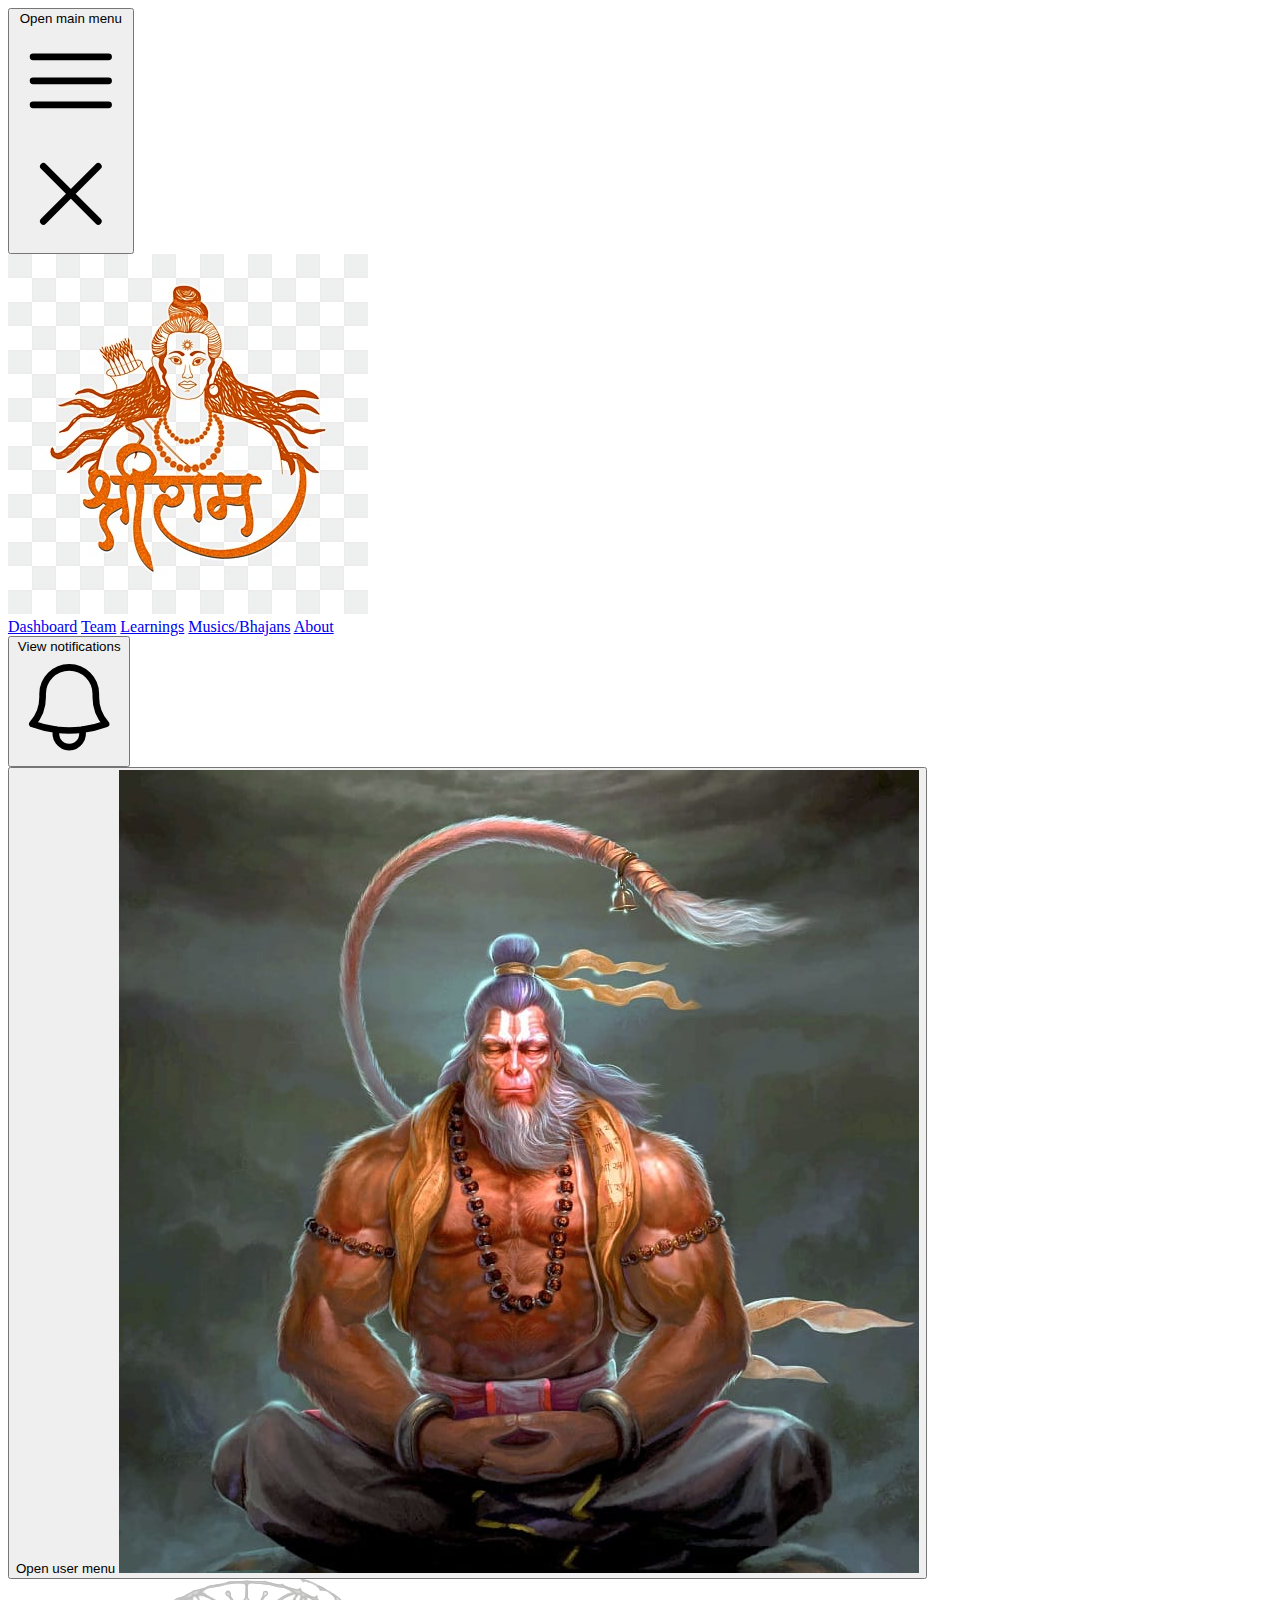
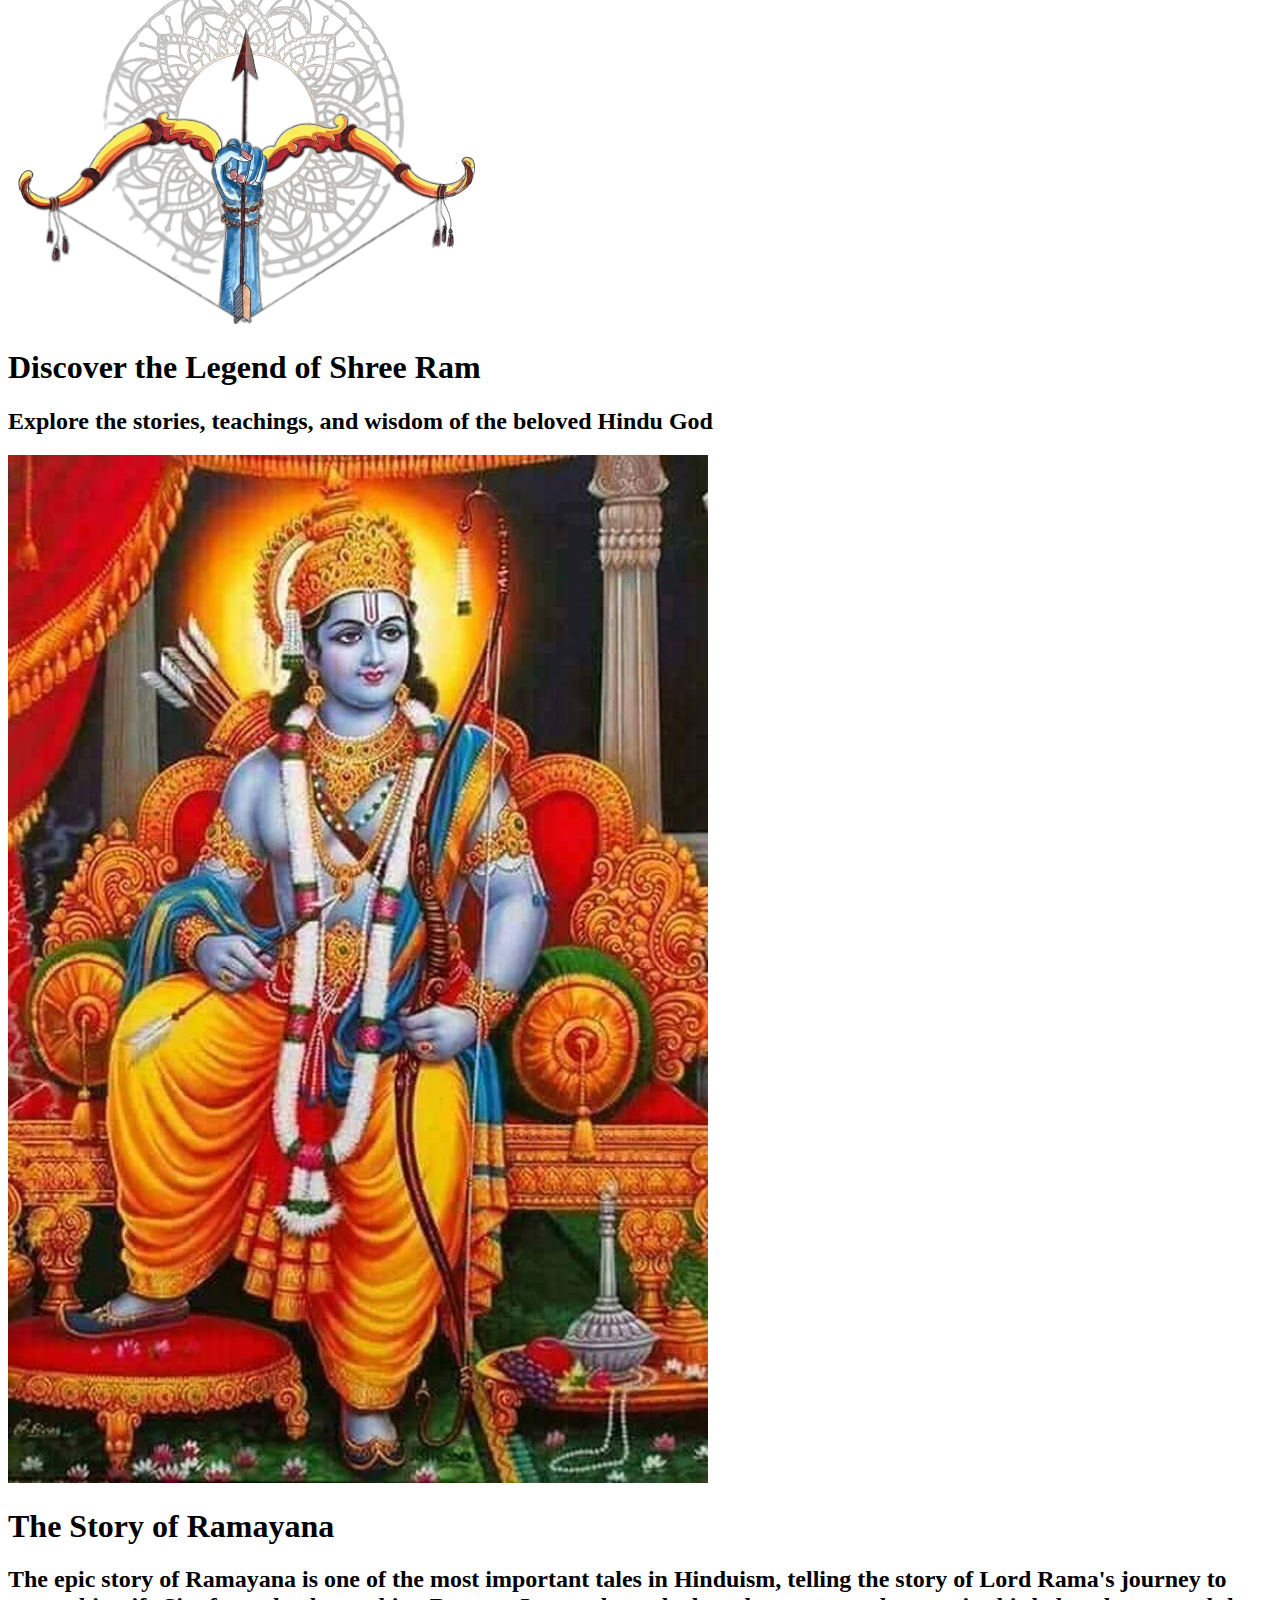
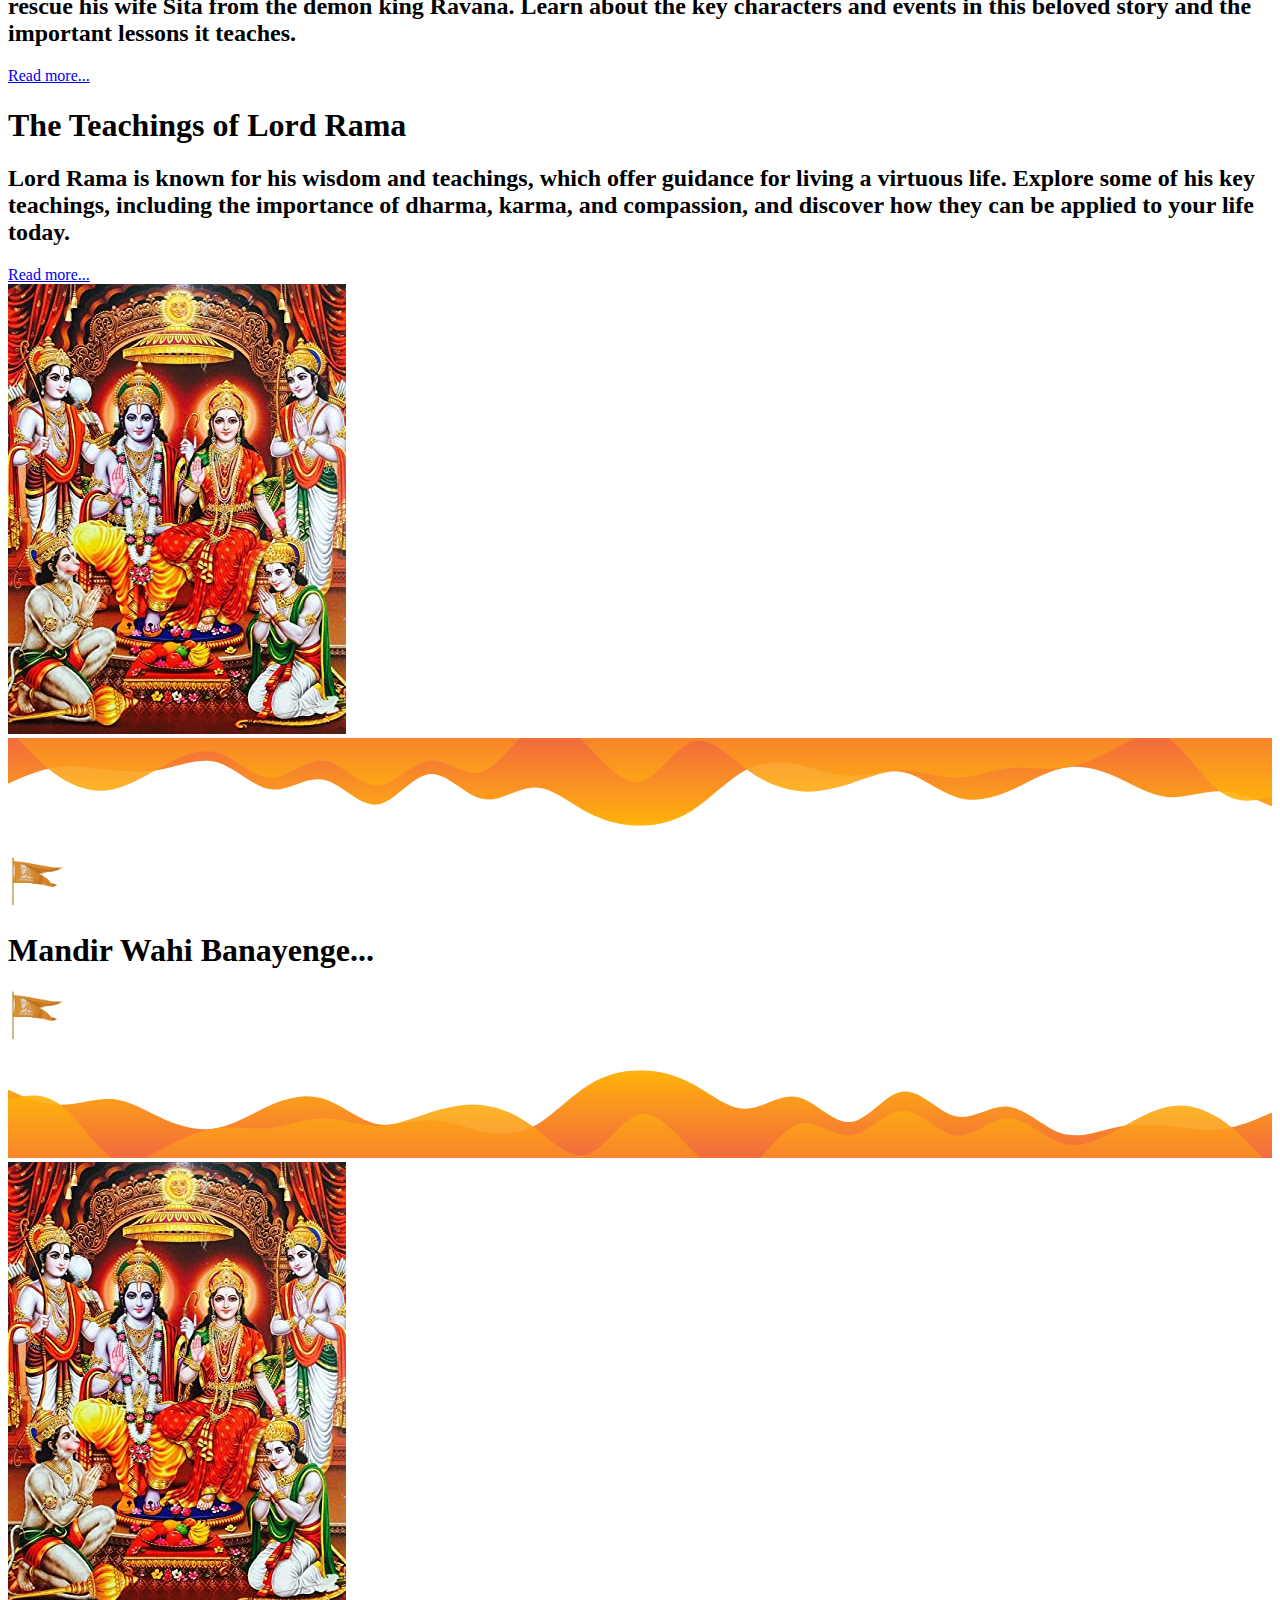
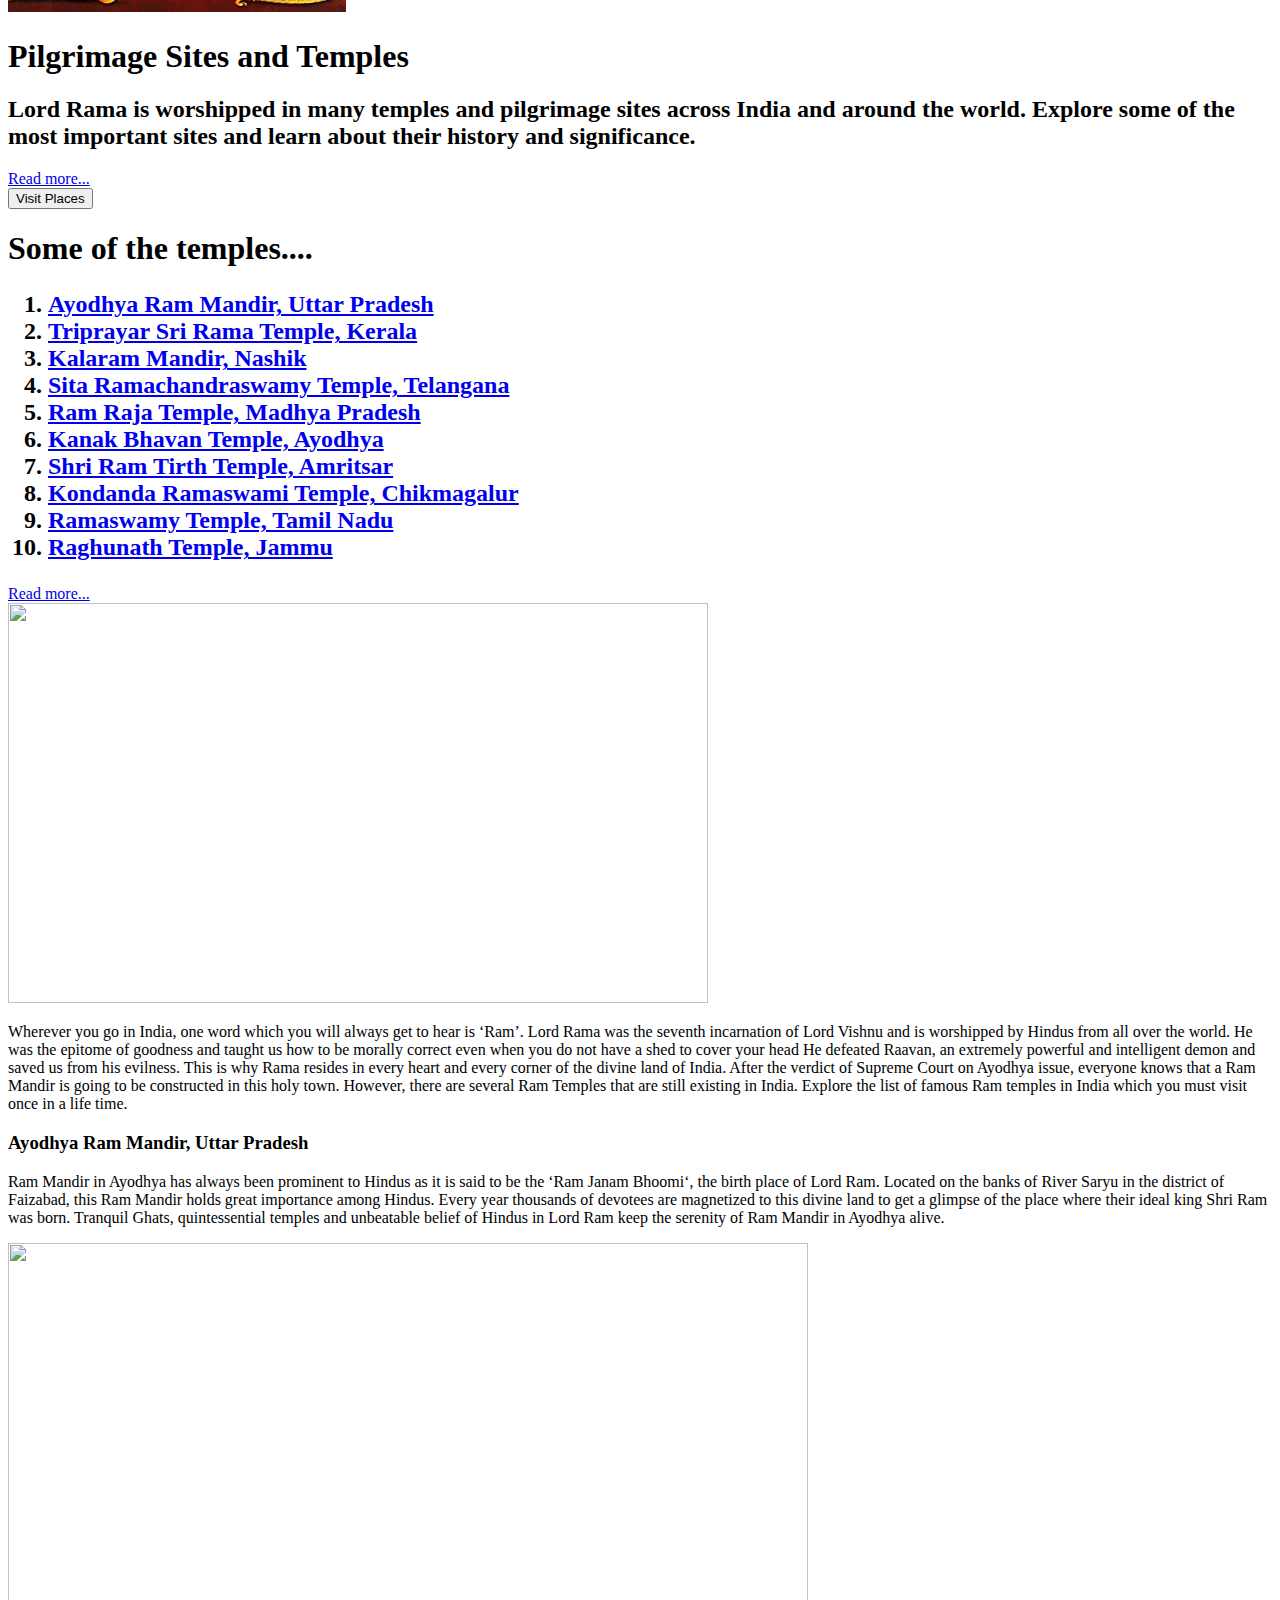
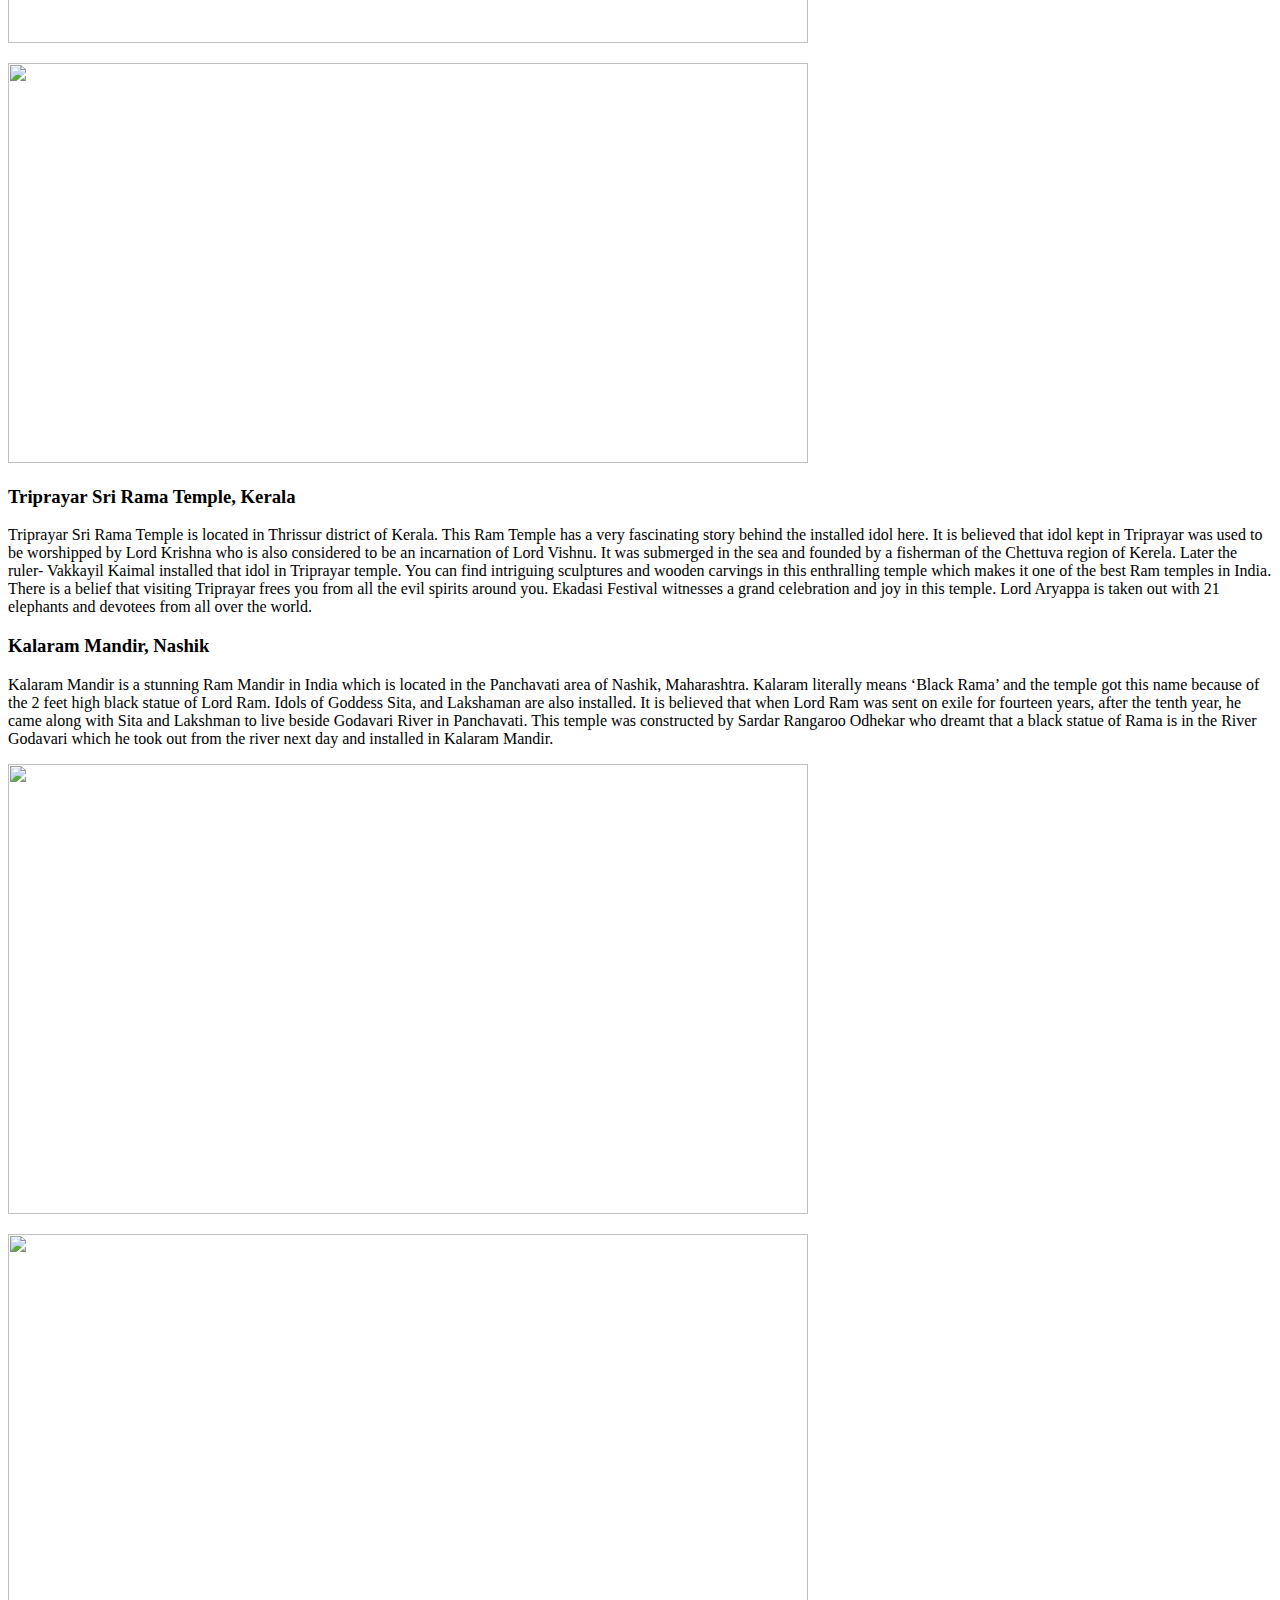
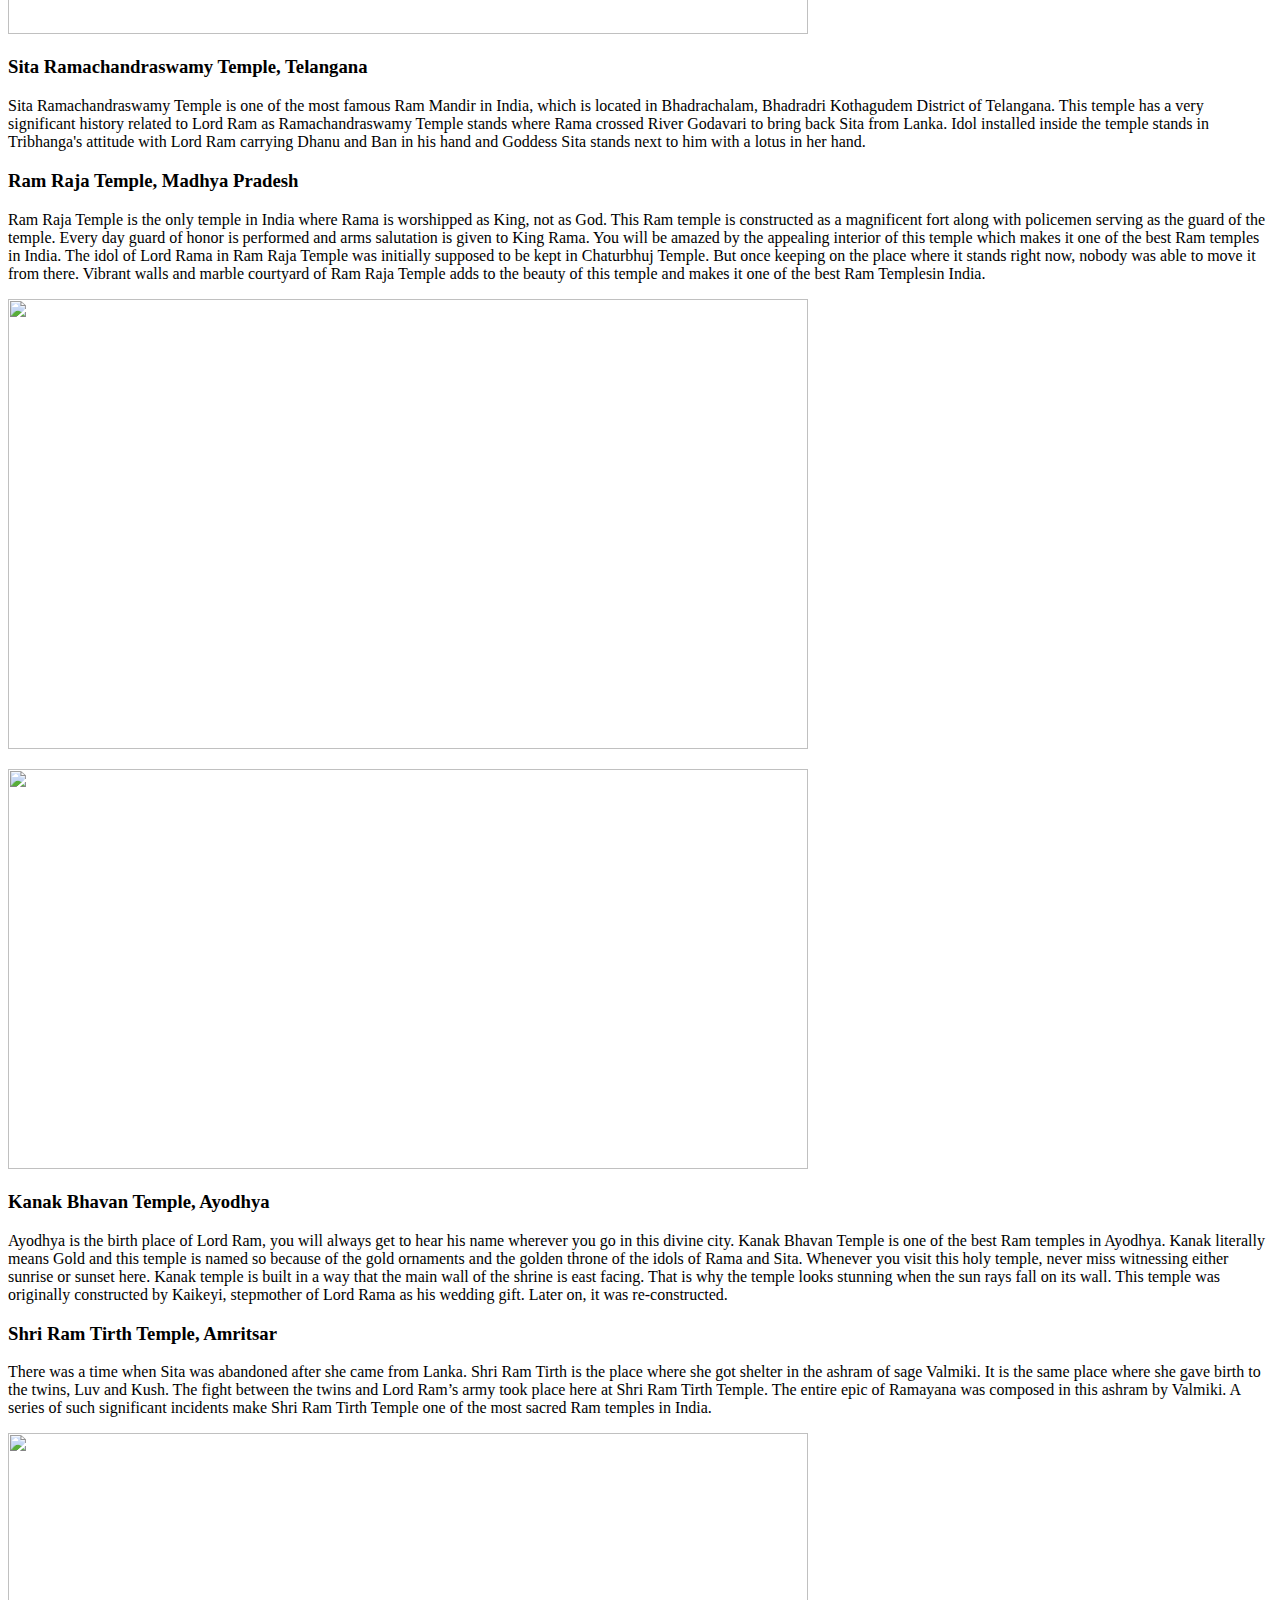
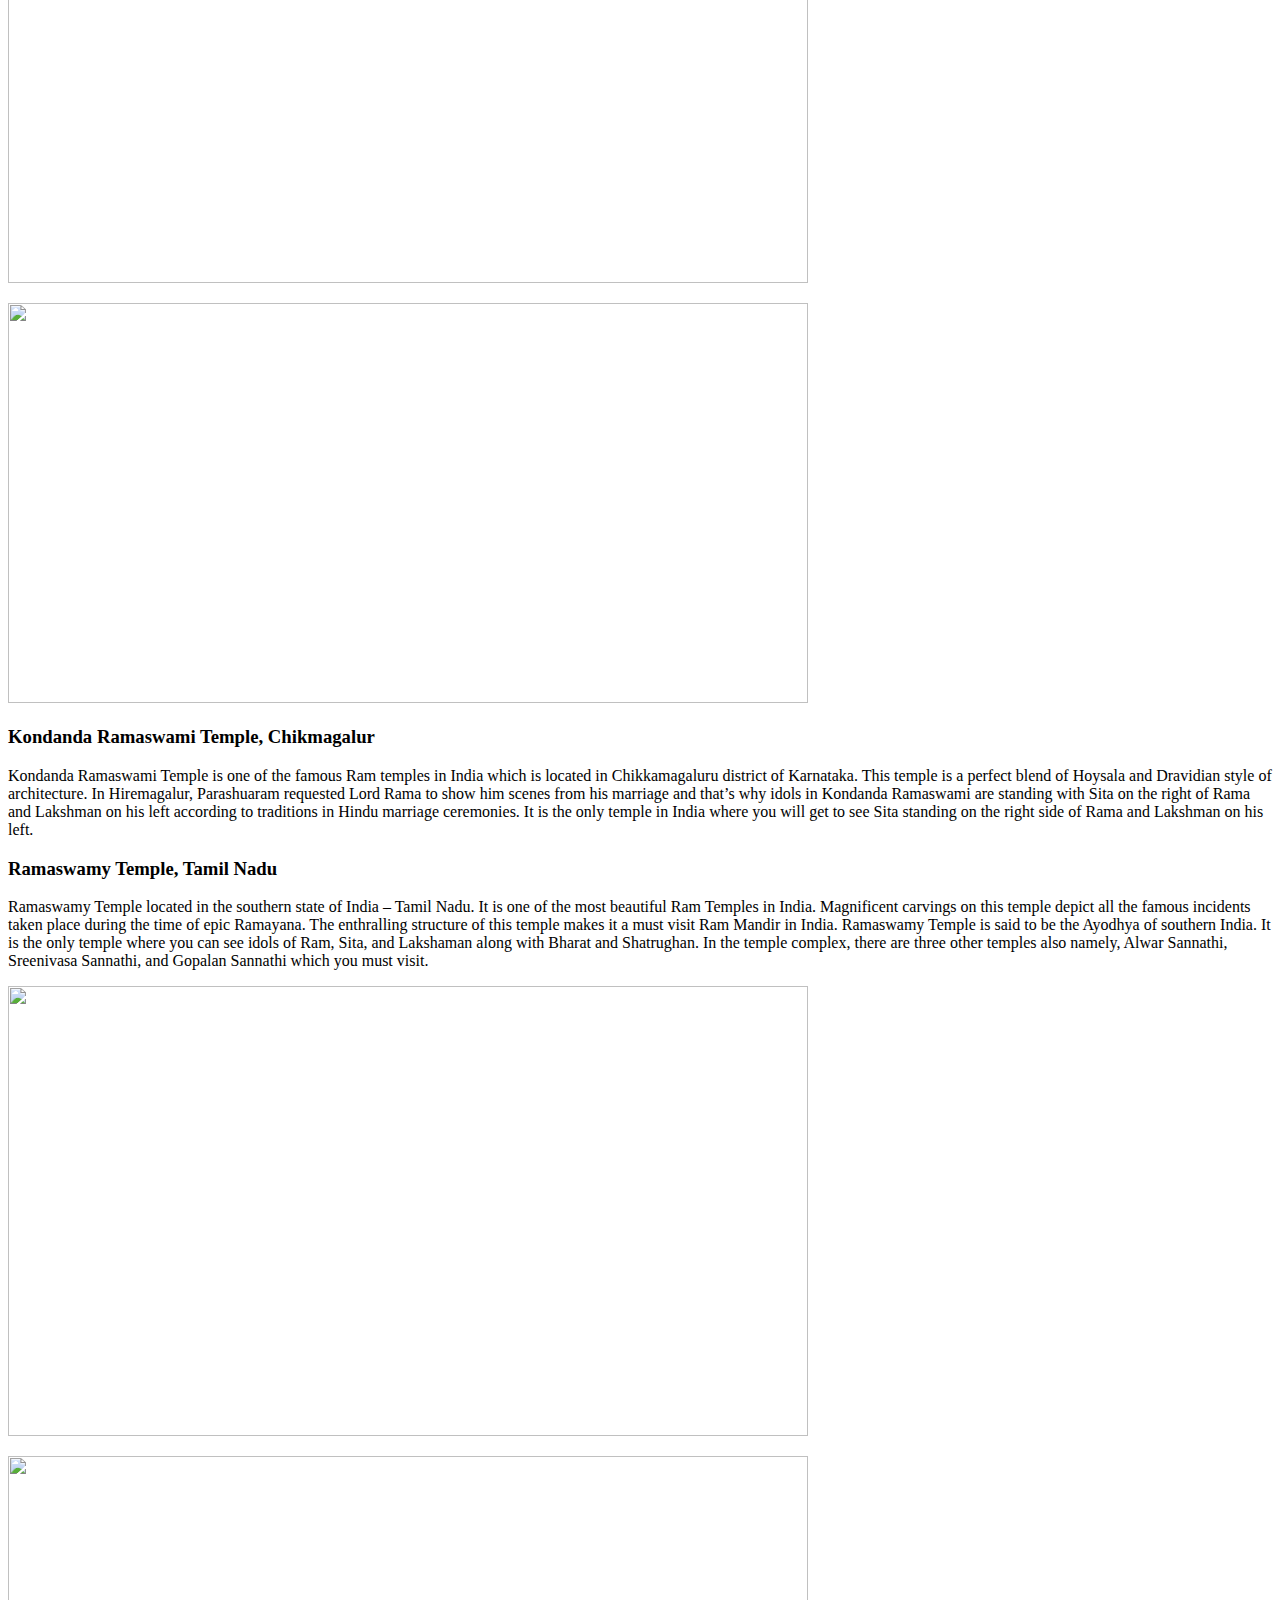
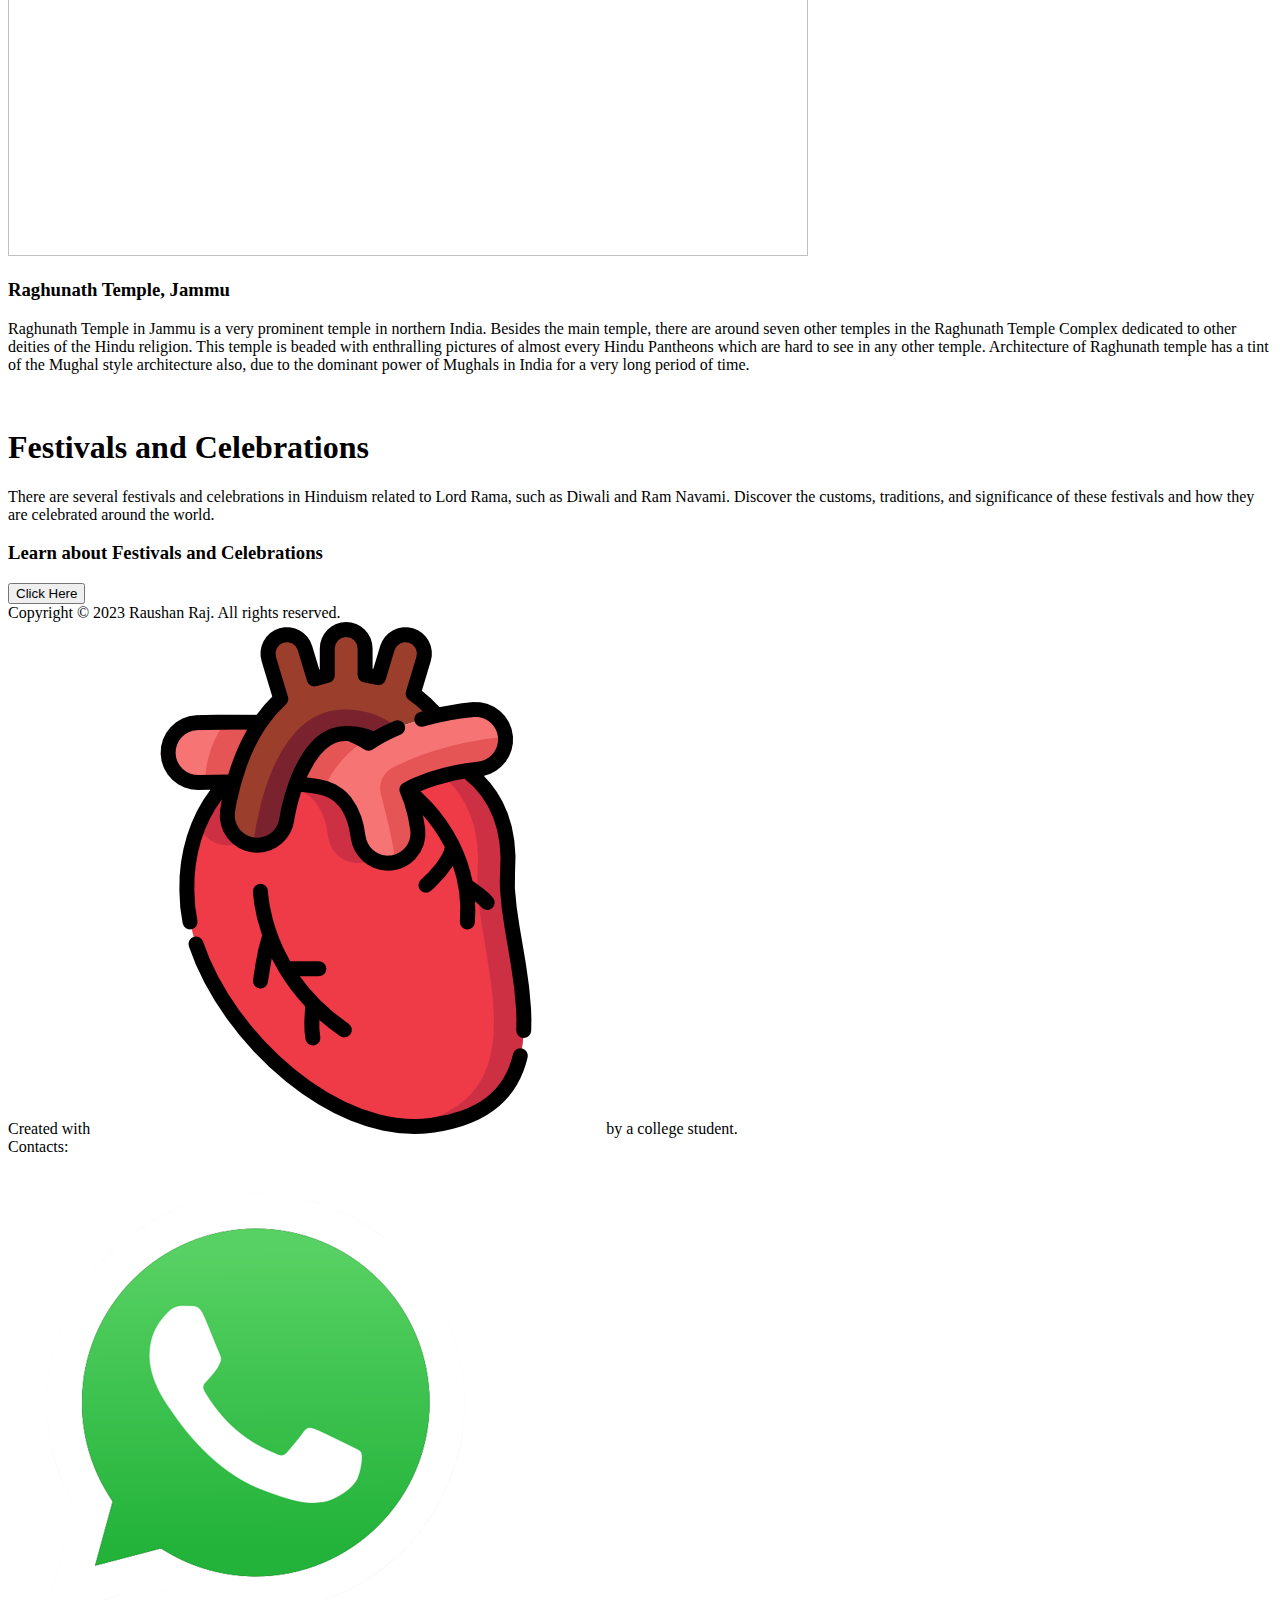
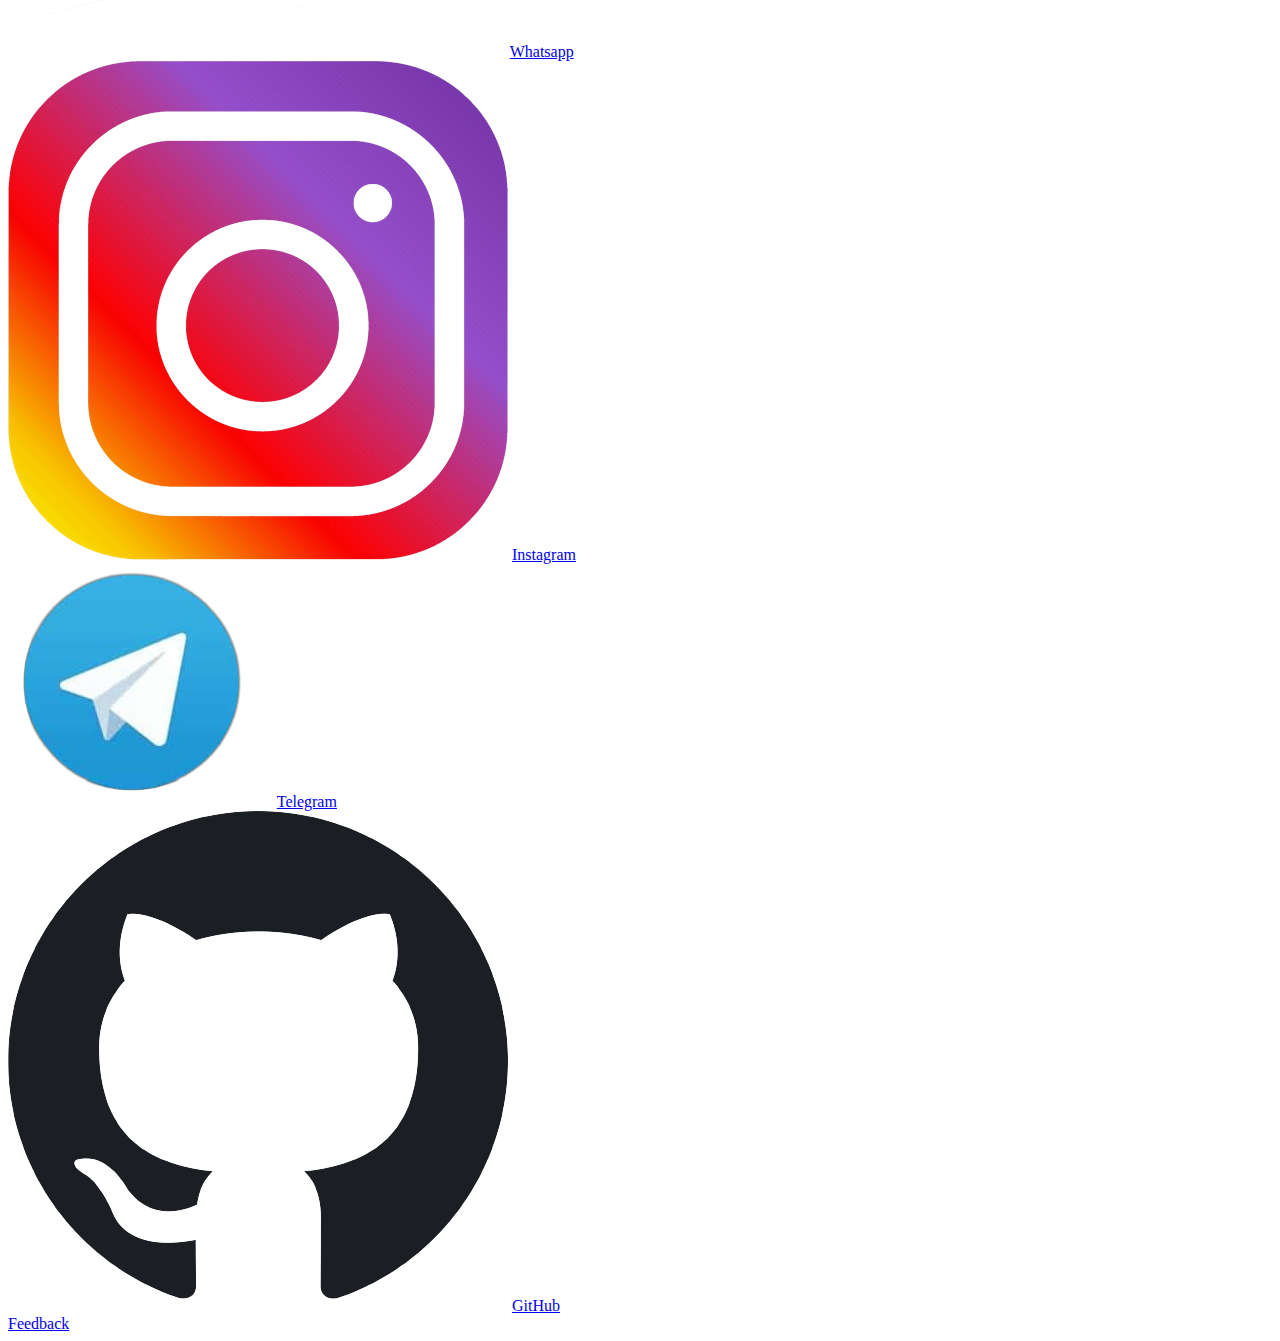
==== index.html @ 2150d15b "change_first" ====
<!doctype html>
<html>

<head>
  <meta charset="UTF-8">
  <meta name="viewport" content="width=device-width, initial-scale=1.0">
  <link href="/input.css" rel="stylesheet">
  <title>Jai Shree Ram</title>
</head>

<body>

  <!-- <div class="relative z-10 flex" id="modals" aria-labelledby="modal-title" role="dialog" aria-modal="true">
    <div class="fixed inset-0 bg-gray-500 bg-opacity-75 transition-opacity"></div>

    <div class="fixed inset-0 z-10 overflow-y-auto">
      <div class="flex min-h-full items-end justify-center p-4 text-center sm:items-center sm:p-0">
        <div
          class="relative transform overflow-hidden rounded-lg bg-white text-left shadow-xl transition-all sm:my-8 sm:w-full sm:max-w-lg">
          <div class="bg-white px-4 pb-4 pt-5 sm:p-6 sm:pb-4">
            <div class="sm:flex sm:items-start">
              <div
                class="mx-auto flex h-8 w-10 flex-shrink-0 items-center justify-center rounded-full bg-red-100 sm:mx-0 sm:h-10 sm:w-10">
                <img src="/img/ram_logo.png" alt="">
              </div>
              <div class="mt-3 text-center sm:ml-4 sm:mt-0 sm:text-left">
                <h3 class="text-base font-semibold leading-6 text-gray-900" id="modal-title"></h3>
                <div class="mt-2">
                  <p class="text-2xl mx-5 text-red-800">राम् राम् जय राजा राम् । <br>
                    राम् राम् जय सीता राम् ।</p>
                </div>
              </div>
            </div>
          </div>
          <div class="bg-gray-50 px-4 mx-36 py-3">
            <button type="button" id="deactivate"
              class="w-full rounded-md bg-red-600 px-3 py-2 text-sm font-semibold text-white shadow-sm hover:bg-red-500 sm:ml-3 sm:w-auto">Jai
              Shree Ram</button>
          </div>
        </div>
      </div>
    </div>
  </div>

  <script>
    window.addEventListener
      ('DOMContentLoaded', () => {
        const deac = document.querySelector
          ('#deactivate')
        const mod = document.querySelector
          ('#modals')


        deac.addEventListener('click', () => {

          mod.classList.remove('flex')
          mod.classList.add('hidden')

        })
      })

  </script> -->




  <nav class="bg-gradient-to-r from-red-500 via-orange-500 to-yellow-500">
    <div class="mx-auto max-w-7xl px-2 sm:px-6 lg:px-8">
      <div class="relative flex h-16 items-center justify-between">
        <div class="absolute inset-y-0 left-0 flex items-center sm:hidden">
          <!-- Mobile menu button-->
          <button type="button"
            class="inline-flex items-center justify-center rounded-md p-2 text-gray-400 hover:bg-gray-700 hover:text-white focus:outline-none focus:ring-2 focus:ring-inset focus:ring-white"
            aria-controls="mobile-menu" aria-expanded="false">
            <span class="sr-only">Open main menu</span>
            <!--
              Icon when menu is closed.
  
              Menu open: "hidden", Menu closed: "block"
            -->
            <svg class="block h-6 w-6" fill="none" viewBox="0 0 24 24" stroke-width="1.5" stroke="currentColor"
              aria-hidden="true">
              <path stroke-linecap="round" stroke-linejoin="round" d="M3.75 6.75h16.5M3.75 12h16.5m-16.5 5.25h16.5" />
            </svg>
            <!--
              Icon when menu is open.
  
              Menu open: "block", Menu closed: "hidden"
            -->
            <svg class="hidden h-6 w-6" fill="none" viewBox="0 0 24 24" stroke-width="1.5" stroke="currentColor"
              aria-hidden="true">
              <path stroke-linecap="round" stroke-linejoin="round" d="M6 18L18 6M6 6l12 12" />
            </svg>
          </button>
        </div>
        <div class="flex flex-1 items-center justify-center sm:items-stretch sm:justify-start">
          <div class="flex items-center text-slate-100">
            <img class="h-12 w-auto" src="img/Shree_Ram_logo.png" alt="Your Company">
            <div class="mx-2"></div>
          </div>
          <div class="hidden sm:ml-6 sm:block">
            <div class="flex space-x-4">
              <!-- Current: "bg-gray-900 text-white", Default: "text-gray-300 hover:bg-gray-700 hover:text-white" -->
              <a href="#" class="bg-yellow-500 text-orange-900 rounded-md px-3 py-2 text-sm font-medium"
                aria-current="page">Dashboard</a>

              <a href="/team.html"
                class="text-gray-300 hover:bg-yellow-200 hover:text-red-500 rounded-md px-3 py-2 text-sm font-medium">Team</a>

              <a href="/learn.html"
                class="text-gray-300 hover:bg-yellow-200 hover:text-red-500 rounded-md px-3 py-2 text-sm font-medium">Learnings</a>
              <a href="/music.html"
                class="text-gray-300 hover:bg-yellow-200 hover:text-red-500 rounded-md px-3 py-2 text-sm font-medium">Musics/Bhajans</a>

              <a href="/about.html"
                class="text-gray-300 hover:bg-yellow-200 hover:text-red-500 rounded-md px-3 py-2 text-sm font-medium">About</a>
            </div>
          </div>
        </div>
        <div class="absolute inset-y-0 right-0 flex items-center pr-2 sm:static sm:inset-auto sm:ml-6 sm:pr-0">
          <button type="button"
            class="rounded-full bg-gray-800 p-1 text-gray-400 hover:text-white focus:outline-none focus:ring-2 focus:ring-white focus:ring-offset-2 focus:ring-offset-gray-800">
            <span class="sr-only">View notifications</span>
            <svg class="h-6 w-6" fill="none" viewBox="0 0 24 24" stroke-width="1.5" stroke="currentColor"
              aria-hidden="true">
              <path stroke-linecap="round" stroke-linejoin="round"
                d="M14.857 17.082a23.848 23.848 0 005.454-1.31A8.967 8.967 0 0118 9.75v-.7V9A6 6 0 006 9v.75a8.967 8.967 0 01-2.312 6.022c1.733.64 3.56 1.085 5.455 1.31m5.714 0a24.255 24.255 0 01-5.714 0m5.714 0a3 3 0 11-5.714 0" />
            </svg>
          </button>

          <!-- Profile dropdown -->
          <div class="relative ml-3">
            <div>
              <button type="button" onclick="document.location='/chalisa.html'"
                class="flex rounded-full mx-3 scale-150 text-sm active:scale-100" id="user-menu-button"
                aria-expanded="false" aria-haspopup="true">
                <span class="sr-only">Open user menu</span>
                <img class="h-8 w-8 rounded-full" src="/img/Hanuman.jpg" alt="">
              </button>
            </div>
          </div>
        </div>
      </div>
    </div>

    <!-- Mobile menu, show/hide based on menu state. -->
  </nav>
  <div class="bg-cover bg-no-repeat bg-center bg-fixed cursor-default justify-between"
    style="background-image: url(https://i.pinimg.com/originals/4e/a0/f5/4ea0f5fb40f6759c1a4a7486ce69711e.jpg)">
    <div class="grid grid-cols-3">
      <div class="col-start-2 w-36 my-2 sm:my-5 lg:my-5 sm:w-full lg:w-full">
        <img src="/img/bow.png" class="block w-full" alt="Wild Landscape" />
      </div>
    </div>
    <div>
      <h1 class="underline font-serif text-xl sm:text-2xl lg:text-3xl mb-1 ml-4 sm:mb-2 sm:ml-10">Discover the Legend of
        Shree Ram</h1>
    </div>
    <div class="justify-center">
      <div>
        <h2 class="font-serif text-sm sm:text-xl text-red-900 ml-5 sm:ml-10 sm:mt-5">Explore the stories, teachings, and
          wisdom of the beloved
          Hindu
          God</h2>
      </div>


      <div>
        <div class="pt-6">
          <!-- Image gallery -->
          <div class="mx-auto mt-6 max-w-2xl sm:px-6 lg:grid lg:max-w-7xl lg:grid-cols-3 lg:gap-x-8 lg:px-8">
            <div class="aspect-h-4 aspect-w-3 mx-5 overflow-hidden rounded-lg lg:block">
              <img src="img/img2.jpg" class="h-full w-full object-cover object-center">
            </div>
            <div class="grid grid-cols-1 gap-y-8">
              <div class="aspect-h-2 aspect-w-3 overflow-auto rounded-lg bg-red-300">
                <h1 class="text-2xl underline ml-2 mt-2 cursor-default hover:text-red-900">The Story of Ramayana</h1>
                <h2 class="text-lg ml-1 mt-1 text-center">The epic story of Ramayana is one of the most important tales
                  in Hinduism, telling the story of Lord Rama's journey to rescue his wife Sita from the demon king
                  Ravana. Learn about the key characters and events in this beloved story and the important lessons it
                  teaches.</h2><a class="text-red-900 ml-32 hover:underline " href="#">Read more...</a>
              </div>
              <div class="aspect-h-2 aspect-w-3 overflow-auto rounded-lg bg-red-400">
                <h1 class="text-2xl underline ml-2 mt-2 hover:text-red-900"> The Teachings of Lord Rama</h1>
                <h2 class="text-lg ml-1 mt-1 text-center">Lord Rama is known for his wisdom and teachings, which offer
                  guidance for living a virtuous life. Explore some of his key teachings, including the importance of
                  dharma, karma, and compassion, and discover how they can be applied to your life today.</h2>
                <a class="text-red-900 ml-32 hover:underline " href="#">Read more...</a>
              </div>
            </div>
            <div class="aspect-h-5 aspect-w-4 lg:aspect-h-4 lg:aspect-w-3 sm:overflow-hidden sm:rounded-lg">
              <img src="/img/img3.jpg" class="h-full w-full object-cover object-center">
            </div>
          </div>

        </div>
      </div>
    </div>
    <svg id="wave" style="transform:rotate(180deg); transition: 0.3s" viewBox="0 0 1440 130" version="1.1"
      xmlns="http://www.w3.org/2000/svg">
      <defs>
        <linearGradient id="sw-gradient-0" x1="0" x2="0" y1="1" y2="0">
          <stop stop-color="rgba(243, 106, 62, 1)" offset="0%"></stop>
          <stop stop-color="rgba(255, 179, 11, 1)" offset="100%"></stop>
        </linearGradient>
      </defs>
      <path style="transform:translate(0, 0px); opacity:1" fill="url(#sw-gradient-0)"
        d="M0,52L10,56.3C20,61,40,69,60,69.3C80,69,100,61,120,62.8C140,65,160,78,180,86.7C200,95,220,100,240,95.3C260,91,280,78,300,69.3C320,61,340,56,360,62.8C380,69,400,87,420,91C440,95,460,87,480,86.7C500,87,520,95,540,99.7C560,104,580,104,600,93.2C620,82,640,61,660,47.7C680,35,700,30,720,30.3C740,30,760,35,780,45.5C800,56,820,74,840,73.7C860,74,880,56,900,60.7C920,65,940,91,960,88.8C980,87,1000,56,1020,54.2C1040,52,1060,78,1080,82.3C1100,87,1120,69,1140,71.5C1160,74,1180,95,1200,101.8C1220,108,1240,100,1260,95.3C1280,91,1300,91,1320,93.2C1340,95,1360,100,1380,97.5C1400,95,1420,87,1430,82.3L1440,78L1440,130L1430,130C1420,130,1400,130,1380,130C1360,130,1340,130,1320,130C1300,130,1280,130,1260,130C1240,130,1220,130,1200,130C1180,130,1160,130,1140,130C1120,130,1100,130,1080,130C1060,130,1040,130,1020,130C1000,130,980,130,960,130C940,130,920,130,900,130C880,130,860,130,840,130C820,130,800,130,780,130C760,130,740,130,720,130C700,130,680,130,660,130C640,130,620,130,600,130C580,130,560,130,540,130C520,130,500,130,480,130C460,130,440,130,420,130C400,130,380,130,360,130C340,130,320,130,300,130C280,130,260,130,240,130C220,130,200,130,180,130C160,130,140,130,120,130C100,130,80,130,60,130C40,130,20,130,10,130L0,130Z">
      </path>
      <defs>
        <linearGradient id="sw-gradient-1" x1="0" x2="0" y1="1" y2="0">
          <stop stop-color="rgba(243, 106, 62, 1)" offset="0%"></stop>
          <stop stop-color="rgba(255, 179, 11, 1)" offset="100%"></stop>
        </linearGradient>
      </defs>
      <path style="transform:translate(0, 50px); opacity:0.9" fill="url(#sw-gradient-1)"
        d="M0,13L10,10.8C20,9,40,4,60,19.5C80,35,100,69,120,80.2C140,91,160,78,180,67.2C200,56,220,48,240,45.5C260,43,280,48,300,45.5C320,43,340,35,360,34.7C380,35,400,43,420,43.3C440,43,460,35,480,28.2C500,22,520,17,540,19.5C560,22,580,30,600,45.5C620,61,640,82,660,75.8C680,69,700,35,720,30.3C740,26,760,52,780,71.5C800,91,820,104,840,93.2C860,82,880,48,900,41.2C920,35,940,56,960,54.2C980,52,1000,26,1020,26C1040,26,1060,52,1080,54.2C1100,56,1120,35,1140,34.7C1160,35,1180,56,1200,62.8C1220,69,1240,61,1260,49.8C1280,39,1300,26,1320,21.7C1340,17,1360,22,1380,34.7C1400,48,1420,69,1430,80.2L1440,91L1440,130L1430,130C1420,130,1400,130,1380,130C1360,130,1340,130,1320,130C1300,130,1280,130,1260,130C1240,130,1220,130,1200,130C1180,130,1160,130,1140,130C1120,130,1100,130,1080,130C1060,130,1040,130,1020,130C1000,130,980,130,960,130C940,130,920,130,900,130C880,130,860,130,840,130C820,130,800,130,780,130C760,130,740,130,720,130C700,130,680,130,660,130C640,130,620,130,600,130C580,130,560,130,540,130C520,130,500,130,480,130C460,130,440,130,420,130C400,130,380,130,360,130C340,130,320,130,300,130C280,130,260,130,240,130C220,130,200,130,180,130C160,130,140,130,120,130C100,130,80,130,60,130C40,130,20,130,10,130L0,130Z">
      </path>
    </svg>

    <div class="text-3xl underline justify-center text-red-900 flex"><img style="width: 60px; height: 50px; "
        src="/img/flag2.png">
      <h1> Mandir Wahi Banayenge...</h1><img style="width: 60px; height: 50px; " src="/img/flag2.png">
    </div>
    <div>
      <svg id="wave" style="transform:rotate(0deg); transition: 0.3s" viewBox="0 0 1440 130" version="1.1"
        xmlns="http://www.w3.org/2000/svg">
        <defs>
          <linearGradient id="sw-gradient-0" x1="0" x2="0" y1="1" y2="0">
            <stop stop-color="rgba(243, 106, 62, 1)" offset="0%"></stop>
            <stop stop-color="rgba(255, 179, 11, 1)" offset="100%"></stop>
          </linearGradient>
        </defs>
        <path style="transform:translate(0, 0px); opacity:1" fill="url(#sw-gradient-0)"
          d="M0,52L10,56.3C20,61,40,69,60,69.3C80,69,100,61,120,62.8C140,65,160,78,180,86.7C200,95,220,100,240,95.3C260,91,280,78,300,69.3C320,61,340,56,360,62.8C380,69,400,87,420,91C440,95,460,87,480,86.7C500,87,520,95,540,99.7C560,104,580,104,600,93.2C620,82,640,61,660,47.7C680,35,700,30,720,30.3C740,30,760,35,780,45.5C800,56,820,74,840,73.7C860,74,880,56,900,60.7C920,65,940,91,960,88.8C980,87,1000,56,1020,54.2C1040,52,1060,78,1080,82.3C1100,87,1120,69,1140,71.5C1160,74,1180,95,1200,101.8C1220,108,1240,100,1260,95.3C1280,91,1300,91,1320,93.2C1340,95,1360,100,1380,97.5C1400,95,1420,87,1430,82.3L1440,78L1440,130L1430,130C1420,130,1400,130,1380,130C1360,130,1340,130,1320,130C1300,130,1280,130,1260,130C1240,130,1220,130,1200,130C1180,130,1160,130,1140,130C1120,130,1100,130,1080,130C1060,130,1040,130,1020,130C1000,130,980,130,960,130C940,130,920,130,900,130C880,130,860,130,840,130C820,130,800,130,780,130C760,130,740,130,720,130C700,130,680,130,660,130C640,130,620,130,600,130C580,130,560,130,540,130C520,130,500,130,480,130C460,130,440,130,420,130C400,130,380,130,360,130C340,130,320,130,300,130C280,130,260,130,240,130C220,130,200,130,180,130C160,130,140,130,120,130C100,130,80,130,60,130C40,130,20,130,10,130L0,130Z">
        </path>
        <defs>
          <linearGradient id="sw-gradient-1" x1="0" x2="0" y1="1" y2="0">
            <stop stop-color="rgba(243, 106, 62, 1)" offset="0%"></stop>
            <stop stop-color="rgba(255, 179, 11, 1)" offset="100%"></stop>
          </linearGradient>
        </defs>
        <path style="transform:translate(0, 50px); opacity:0.9" fill="url(#sw-gradient-1)"
          d="M0,13L10,10.8C20,9,40,4,60,19.5C80,35,100,69,120,80.2C140,91,160,78,180,67.2C200,56,220,48,240,45.5C260,43,280,48,300,45.5C320,43,340,35,360,34.7C380,35,400,43,420,43.3C440,43,460,35,480,28.2C500,22,520,17,540,19.5C560,22,580,30,600,45.5C620,61,640,82,660,75.8C680,69,700,35,720,30.3C740,26,760,52,780,71.5C800,91,820,104,840,93.2C860,82,880,48,900,41.2C920,35,940,56,960,54.2C980,52,1000,26,1020,26C1040,26,1060,52,1080,54.2C1100,56,1120,35,1140,34.7C1160,35,1180,56,1200,62.8C1220,69,1240,61,1260,49.8C1280,39,1300,26,1320,21.7C1340,17,1360,22,1380,34.7C1400,48,1420,69,1430,80.2L1440,91L1440,130L1430,130C1420,130,1400,130,1380,130C1360,130,1340,130,1320,130C1300,130,1280,130,1260,130C1240,130,1220,130,1200,130C1180,130,1160,130,1140,130C1120,130,1100,130,1080,130C1060,130,1040,130,1020,130C1000,130,980,130,960,130C940,130,920,130,900,130C880,130,860,130,840,130C820,130,800,130,780,130C760,130,740,130,720,130C700,130,680,130,660,130C640,130,620,130,600,130C580,130,560,130,540,130C520,130,500,130,480,130C460,130,440,130,420,130C400,130,380,130,360,130C340,130,320,130,300,130C280,130,260,130,240,130C220,130,200,130,180,130C160,130,140,130,120,130C100,130,80,130,60,130C40,130,20,130,10,130L0,130Z">
        </path>
      </svg>


    </div>

    <!-- Image gallery -->
    <div>
      <div class="py-0">
        <div
          class="mx-auto mt-6 max-w-2xl sm:px-6 lg:grid lg:max-w-7xl grid justify-center items-center lg:grid-cols-6 lg:gap-x-8 lg:px-8">
          <div class="aspect-h-4 aspect-w-3 hidden overflow-hidden rounded-lg col-span-2 lg:block">
            <img src="img/img3.jpg" class="h-96 w-96 object-cover object-center">
          </div>
          <div class="col-span-2 grid grid-rows-2 mt-16">
            <div class="aspect-h-2 aspect-w-3 overflow-auto rounded-lg bg-red-300">
              <h1 class="text-2xl underline ml-2 mt-2 hover:text-red-900">Pilgrimage Sites and Temples</h1>
              <h2 class="text-lg ml-1 mt-1 text-center">Lord Rama is worshipped in many temples and pilgrimage sites
                across India and around the world. Explore some of the most important sites and learn about their
                history and significance.</h2><a class="text-red-900 ml-32 hover:underline " href="#">Read more...</a>
            </div>
            <div class="py-5 mx-7 ml-16">
              <button
                class="bg-blue-800 hover:bg-blue-500 mx-10 px-2 rounded-lg content-center border-4 border-blue-800 hover:border-blue-500 text-white">
                Visit Places </button>
            </div>
          </div>
          <div class="col-span-2">
            <div class="aspect-h-2 aspect-w-3 overflow-auto rounded-lg bg-red-100 hover:scale-110">
              <h1 class="text-2xl underline ml-2 mt-0 hover:text-red-900">Some of the temples....</h1>
              <h2 class="text-lg ml-1 mt-2 text-left">
                <ol>
                  <li class="hover:underline"><a href="#Ayodhya">Ayodhya Ram Mandir, Uttar Pradesh</a></li>
                  <li class="hover:underline"><a href="#Triprayar">Triprayar Sri Rama Temple, Kerala</a></li>
                  <li class="hover:underline"><a href="#Kalaram">Kalaram Mandir, Nashik</a></li>
                  <li class="hover:underline"><a href="#Ramachandraswamy">Sita Ramachandraswamy Temple, Telangana</a>
                  </li>
                  <li class="hover:underline"><a href="#Ram_Raja">Ram Raja Temple, Madhya Pradesh</a></li>
                  <li class="hover:underline"><a href="#Kanak">Kanak Bhavan Temple, Ayodhya</a></li>
                  <li class="hover:underline"><a href="#Tirth">Shri Ram Tirth Temple, Amritsar</a></li>
                  <li class="hover:underline"><a href="#Kondanda">Kondanda Ramaswami Temple, Chikmagalur</a></li>
                  <li class="hover:underline"><a href="#Ramaswamy">Ramaswamy Temple, Tamil Nadu</a></li>
                  <li class="hover:underline"><a href="#Raghunath">Raghunath Temple, Jammu</a></li>
                </ol>
              </h2><a class="text-red-900 ml-32 hover:underline " href="#">Read more...</a>
            </div>
          </div>

        </div>
      </div>
    </div>


    <!-- vch -->

    <div class="bg-orange-300 mx-16 grid grid-cols-2 space-y-10 divide-y-4">
      <div class="col-span-2 space-y-4 ">
        <div class="mx-56 mt-5">
          <img class="py-10 px-10 hover:scale-125 rounded-full transition ease-linear hover:rounded-none" alt=""
            src="https://media.easemytrip.com/media/Blog/India/637096874513607687/637096874513607687QsJAzD.jpg"
            style="height:400px;width:700px">
        </div>
        <div class="text-gray-200 text-2xl mx-7 justify-center">
          <p>Wherever you go in India, one word which you will always get to hear is ‘Ram’. Lord Rama was the seventh
            incarnation of Lord Vishnu and is worshipped by Hindus from all over the world. He was the epitome of
            goodness and taught us how to be morally correct even when you do not have a shed to cover your head He
            defeated Raavan, an extremely powerful and intelligent demon and saved us from his evilness. This is why
            Rama resides in every heart and every corner of the divine land of India. After the verdict of Supreme Court
            on Ayodhya issue, everyone knows that a Ram Mandir is going to be constructed in this holy town. However,
            there are several Ram Temples that are still existing in India. Explore the list of famous Ram temples in
            India which you must visit once in a life time.
          </p>
        </div>
      </div>
      <div id="Ayodhya">
        <h3 class="text-2xl underline mx-4 text-red-800 my-2 hover:scale-110 hover:pl-5 pe ">Ayodhya Ram Mandir, Uttar
          Pradesh</h3>
        <p class="text-lg mx-2">Ram Mandir in Ayodhya has always been
          prominent to Hindus as it is said to be the ‘Ram Janam Bhoomi‘, the birth place of Lord Ram.
          Located on the banks of River Saryu in the district of Faizabad, this Ram Mandir holds great
          importance among Hindus. Every year thousands of devotees are magnetized to this divine land
          to
          get a glimpse of the place where their ideal king Shri Ram was born. Tranquil Ghats,
          quintessential temples and unbeatable belief of Hindus in Lord Ram keep the serenity of Ram
          Mandir in Ayodhya alive. </p>
      </div>
      <div>
        <p><img class="mt-5 pr-3 rounded-full" alt=""
            src="https://media.easemytrip.com/media/Blog/India/637096874513607687/637096874513607687vOEFHC.jpg"
            style="height:400px;width:800px"></p>
      </div>

      <div id="Triprayar">
        <p><img class="mt-5 pl-3 rounded-full" alt=""
            src="https://media.easemytrip.com/media/Blog/India/637096874513607687/637096874513607687AFW1JH.jpg"
            style="height:400px;width:800px"></p>
      </div>
      <div>
        <h3 class="text-2xl underline mx-4 text-red-800 my-2">Triprayar Sri Rama Temple, Kerala</h3>
        <p class="text-lg mx-2">Triprayar Sri Rama Temple is located in Thrissur district of Kerala. This Ram Temple has
          a very fascinating story behind the installed idol here. It is believed that idol kept in Triprayar was used
          to be worshipped by Lord Krishna who is also considered to be an incarnation of Lord Vishnu. It was submerged
          in the sea and founded by a fisherman of the Chettuva region of Kerela. Later the ruler- Vakkayil Kaimal
          installed that idol in Triprayar temple. You can find intriguing sculptures and wooden carvings in this
          enthralling temple which makes it one of the best Ram temples in India. There is a belief that visiting
          Triprayar frees you from all the evil spirits around you. Ekadasi Festival witnesses a grand celebration and
          joy in this temple. Lord Aryappa is taken out with 21 elephants and devotees from all over the world. </p>
      </div>

      <!-- second half -->

      <div id="Kalaram">
        <h3 class="text-2xl underline mx-4 text-red-800 my-2">Kalaram Mandir, Nashik</h3>
        <p class="text-lg mx-2">Kalaram Mandir is a stunning Ram Mandir in India which is located in the Panchavati area
          of Nashik, Maharashtra. Kalaram literally means ‘Black Rama’ and the temple got this name because of the 2
          feet high black statue of Lord Ram. Idols of Goddess Sita, and Lakshaman are also installed. It is believed
          that when Lord Ram was sent on exile for fourteen years, after the tenth year, he came along with Sita and
          Lakshman to live beside Godavari River in Panchavati. This temple was constructed by Sardar Rangaroo Odhekar
          who dreamt that a black statue of Rama is in the River Godavari which he took out from the river next day and
          installed in Kalaram Mandir. </p>
      </div>
      <div>
        <p><img class=" mt-5 pr-3 rounded-full" alt=""
            src="https://media.easemytrip.com/media/Blog/India/637096874513607687/637096874513607687Qwinrq.jpg"
            style="height:450px;width:800px"></p>
      </div>

      <div id="Ramachandraswamy">
        <p><img class="mt-5 pl-3 rounded-full" alt=""
            src="https://media.easemytrip.com/media/Blog/India/637096874513607687/637096874513607687VUnlhV.jpg"
            style="height:400px;width:800px"></p>
      </div>
      <div>
        <h3 class="text-2xl underline mx-4 text-red-800 my-2">Sita Ramachandraswamy Temple, Telangana</h3>
        <p class="text-lg mx-2">Sita Ramachandraswamy Temple is one of the most famous Ram Mandir in India, which is
          located in Bhadrachalam, Bhadradri Kothagudem District of Telangana. This temple has a very significant
          history related to Lord Ram as Ramachandraswamy Temple stands where Rama crossed River Godavari to bring back
          Sita from Lanka. Idol installed inside the temple stands in Tribhanga's attitude with Lord Ram carrying Dhanu
          and Ban in his hand and Goddess Sita stands next to him with a lotus in her hand.</p>
      </div>

      <!-- Third Half... -->

      <div id="Ram_Raja">
        <h3 class="text-2xl underline mx-4 text-red-800 my-2">Ram Raja Temple, Madhya Pradesh</h3>
        <p class="text-lg mx-2">Ram Raja Temple is the only temple in India where Rama is worshipped as King, not as
          God. This Ram temple is constructed as a magnificent fort along with policemen serving as the guard of the
          temple. Every day guard of honor is performed and arms salutation is given to King Rama. You will be amazed by
          the appealing interior of this temple which makes it one of the best Ram temples in India. The idol of Lord
          Rama in Ram Raja Temple was initially supposed to be kept in Chaturbhuj Temple. But once keeping on the place
          where it stands right now, nobody was able to move it from there. Vibrant walls and marble courtyard of Ram
          Raja Temple adds to the beauty of this temple and makes it one of the best Ram Templesin India.</p>
      </div>
      <div>
        <p><img class=" mt-5 pr-3 rounded-full" alt=""
            src="https://media.easemytrip.com/media/Blog/India/637096874513607687/637096874513607687q3TubO.jpg"
            style="height:450px;width:800px"></p>
      </div>

      <div id="Kanak">
        <p><img class="mt-5 pl-3 rounded-full" alt=""
            src="https://media.easemytrip.com/media/Blog/India/637096874513607687/637096874513607687S6Szds.jpg"
            style="height:400px;width:800px"></p>
      </div>
      <div>
        <h3 class="text-2xl underline mx-4 text-red-800 my-2">Kanak Bhavan Temple, Ayodhya</h3>
        <p class="text-lg mx-2">Ayodhya is the birth place of Lord Ram, you will always get to hear his name wherever
          you go in this divine city. Kanak Bhavan Temple is one of the best Ram temples in Ayodhya. Kanak literally
          means Gold and this temple is named so because of the gold ornaments and the golden throne of the idols of
          Rama and Sita. Whenever you visit this holy temple, never miss witnessing either sunrise or sunset here. Kanak
          temple is built in a way that the main wall of the shrine is east facing. That is why the temple looks
          stunning when the sun rays fall on its wall. This temple was originally constructed by Kaikeyi, stepmother of
          Lord Rama as his wedding gift. Later on, it was re-constructed.</p>
      </div>

      <!-- fourth half -->

      <div id="Tirth">
        <h3 class="text-2xl underline mx-4 text-red-800 my-2">Shri Ram Tirth Temple, Amritsar
        </h3>
        <p class="text-lg mx-2">There was a time when Sita was abandoned after she came from Lanka. Shri Ram Tirth is
          the place where she got shelter in the ashram of sage Valmiki. It is the same place where she gave birth to
          the twins, Luv and Kush. The fight between the twins and Lord Ram’s army took place here at Shri Ram Tirth
          Temple. The entire epic of Ramayana was composed in this ashram by Valmiki. A series of such significant
          incidents make Shri Ram Tirth Temple one of the most sacred Ram temples in India.</p>
      </div>
      <div>
        <p><img class=" mt-5 pr-3 rounded-full" alt=""
            src="https://media.easemytrip.com/media/Blog/India/637096874513607687/637096874513607687SFe0JY.jpg"
            style="height:450px;width:800px"></p>
      </div>

      <div id="Kondanda">
        <p><img class="mt-5 pl-3 rounded-full" alt=""
            src="https://media.easemytrip.com/media/Blog/India/637096874513607687/637096874513607687voEXk4.jpg"
            style="height:400px;width:800px"></p>
      </div>
      <div>
        <h3 class="text-2xl underline mx-4 text-red-800 my-2">Kondanda Ramaswami Temple, Chikmagalur</h3>
        <p class="text-lg mx-2">Kondanda Ramaswami Temple is one of the famous Ram temples in India which is located in
          Chikkamagaluru district of Karnataka. This temple is a perfect blend of Hoysala and Dravidian style of
          architecture. In Hiremagalur, Parashuaram requested Lord Rama to show him scenes from his marriage and that’s
          why idols in Kondanda Ramaswami are standing with Sita on the right of Rama and Lakshman on his left according
          to traditions in Hindu marriage ceremonies. It is the only temple in India where you will get to see Sita
          standing on the right side of Rama and Lakshman on his left.</p>
      </div>

      <!-- fifth half -->

      <div id="Ramaswamy">
        <h3 class="text-2xl underline mx-4 text-red-800 my-2">Ramaswamy Temple, Tamil Nadu</h3>
        <p class="text-lg mx-2">Ramaswamy Temple located in the southern state of India – Tamil Nadu. It is one of the
          most beautiful Ram Temples in India. Magnificent carvings on this temple depict all the famous incidents taken
          place during the time of epic Ramayana. The enthralling structure of this temple makes it a must visit Ram
          Mandir in India. Ramaswamy Temple is said to be the Ayodhya of southern India. It is the only temple where you
          can see idols of Ram, Sita, and Lakshaman along with Bharat and Shatrughan. In the temple complex, there are
          three other temples also namely, Alwar Sannathi, Sreenivasa Sannathi, and Gopalan Sannathi which you must
          visit.</p>
      </div>
      <div>
        <p><img class=" mt-5 pr-3 rounded-full" alt=""
            src="https://media.easemytrip.com/media/Blog/India/637096874513607687/637096874513607687iQXNja.jpg"
            style="height:450px;width:800px"></p>
      </div>

      <div id="Raghunath">
        <p><img class="mt-5 pl-3 rounded-full" alt=""
            src="https://media.easemytrip.com/media/Blog/India/637096874513607687/637096874513607687voEXk4.jpg"
            style="height:400px;width:800px"></p>
      </div>
      <div>
        <h3 class="text-2xl underline mx-4 text-red-800 my-2">Raghunath Temple, Jammu</h3>
        <p class="text-lg mx-2">Raghunath Temple in Jammu is a very prominent temple in northern India. Besides the main
          temple, there are around seven other temples in the Raghunath Temple Complex dedicated to other deities of the
          Hindu religion. This temple is beaded with enthralling pictures of almost every Hindu Pantheons which are hard
          to see in any other temple. Architecture of Raghunath temple has a tint of the Mughal style architecture also,
          due to the dominant power of Mughals in India for a very long period of time.</p>
      </div>

    </div>


    <!-- dgfd -->


    <div class="grid grid-cols-8 mt-3">
      <div class="image col-span-6 col-start-2 grid grid-cols-2 ml-6 mb-3 rounded-2xl bg-orange-400">
        <div class="mx-10 my-10 transition ease-in-out hover:scale-110"><img
            src="https://english.cdn.zeenews.com/sites/default/files/2021/11/03/984836-diwali-diya-feat.jpg" alt="">
        </div>
        <div class="text-red-900">
          <div class="text-2xl underline">
            <h1> Festivals and Celebrations</h1>
          </div><span class="text-xl"> There are several festivals and celebrations in Hinduism related to Lord Rama,
            such as Diwali and Ram Navami. Discover the customs, traditions, and significance of these festivals and how
            they are celebrated around the world.</span>
          <div class="flex">
            <h3 class="text-white text-xl">Learn about Festivals and Celebrations</h3><button
              class="transition ease-in-out bg-blue-800 hover:bg-blue-500 rounded-lg shadow-md active:scale-y-50 hover:scale-x-110 content-center border-4 border-blue-800 hover:border-blue-500 ml-5 text-gray-200 hover:text-white">
              Click Here
            </button>
          </div>
        </div>
      </div>
    </div>
  </div>

  </div>




  <footer class="bg-orange-500 rounded-t-lg text-stone-900 text-xl bottom-0 inset-x-0 ">
    <div class="mx-10 hover:tracking-widest1">
      Copyright © 2023 Raushan Raj. All rights reserved. <br>
      <span class="flex">
        Created with<img src="/img/heart.png" alt="" class="h-7 w-8 mx-1 hover:animate-wave"> by a college student.
      </span>
      <div class="contacts">
        Contacts:
        <span class="flex">
          <div class="flex mx-3">
            <img src="/img/wb.png" alt="" class="h-7 w-8 mx-1">
            <a href="https://wa.link/6e2tsb" target="_blank">
              Whatsapp</a>
          </div>
          <div class="flex mx-3">
            <img src="/img/ins.png" alt="" class="h-7 w-8 mx-1">
            <a href="https://www.instagram.com/raushan.3935/" target="_blank">
              Instagram</a>
          </div>
          <div class="flex mx-3 my-0">
            <img src="/img/tele.png" alt="" class="h-7 w-8 mx-1">
            <a href="https://telegram.com/" target="_blank">
              Telegram</a>
          </div>
          <div class="flex mx-3">
            <img src="/img/gt.png" alt="" class="h-7 w-8 mx-1">
            <a href="https://github.com/rraushan1205" target="_blank">
              GitHub</a>
          </div>
          <div class="flex mx-0 sm:mx-10">
            <a href="/feedback.html"> Feedback </a>
          </div>
        </span>
      </div>
    </div>
  </footer>
  </div>

</body>
<script src="https://unpkg.com/@lottiefiles/lottie-player@latest/dist/lottie-player.js"></script>
</html>
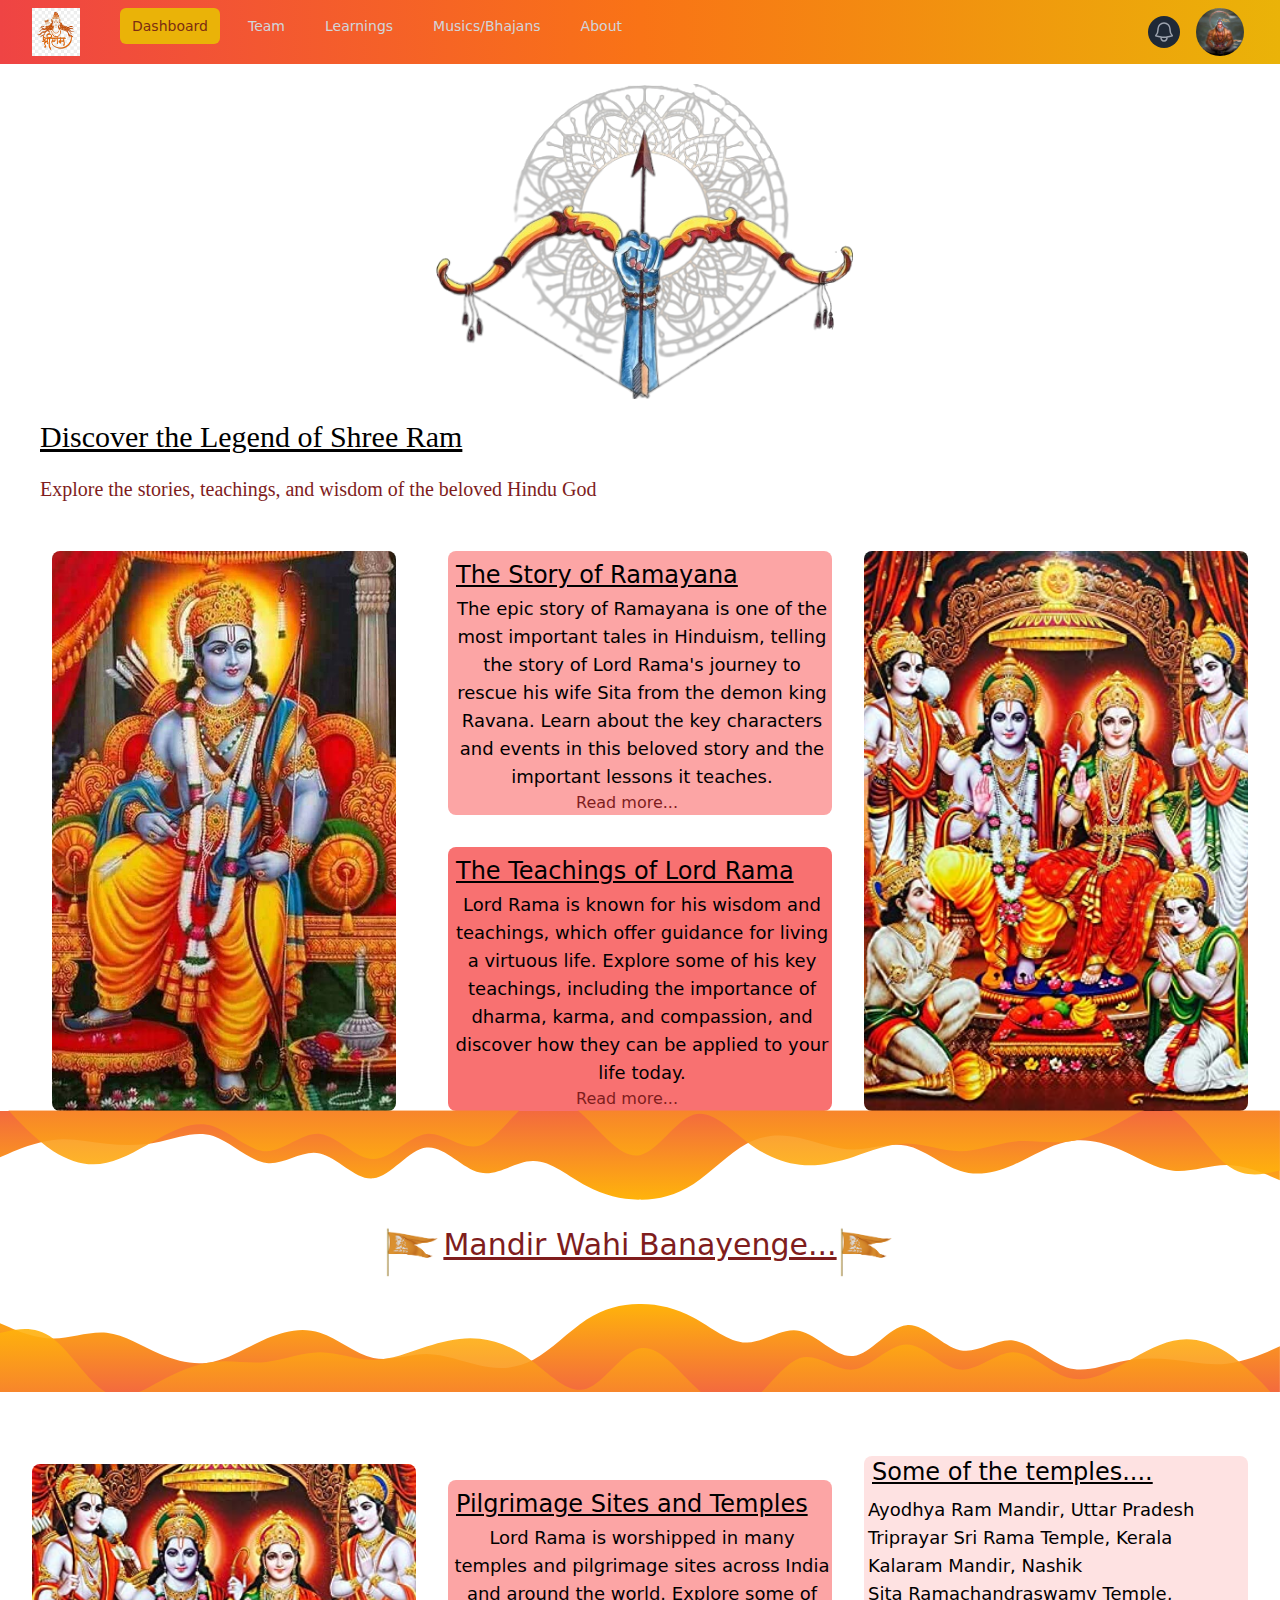
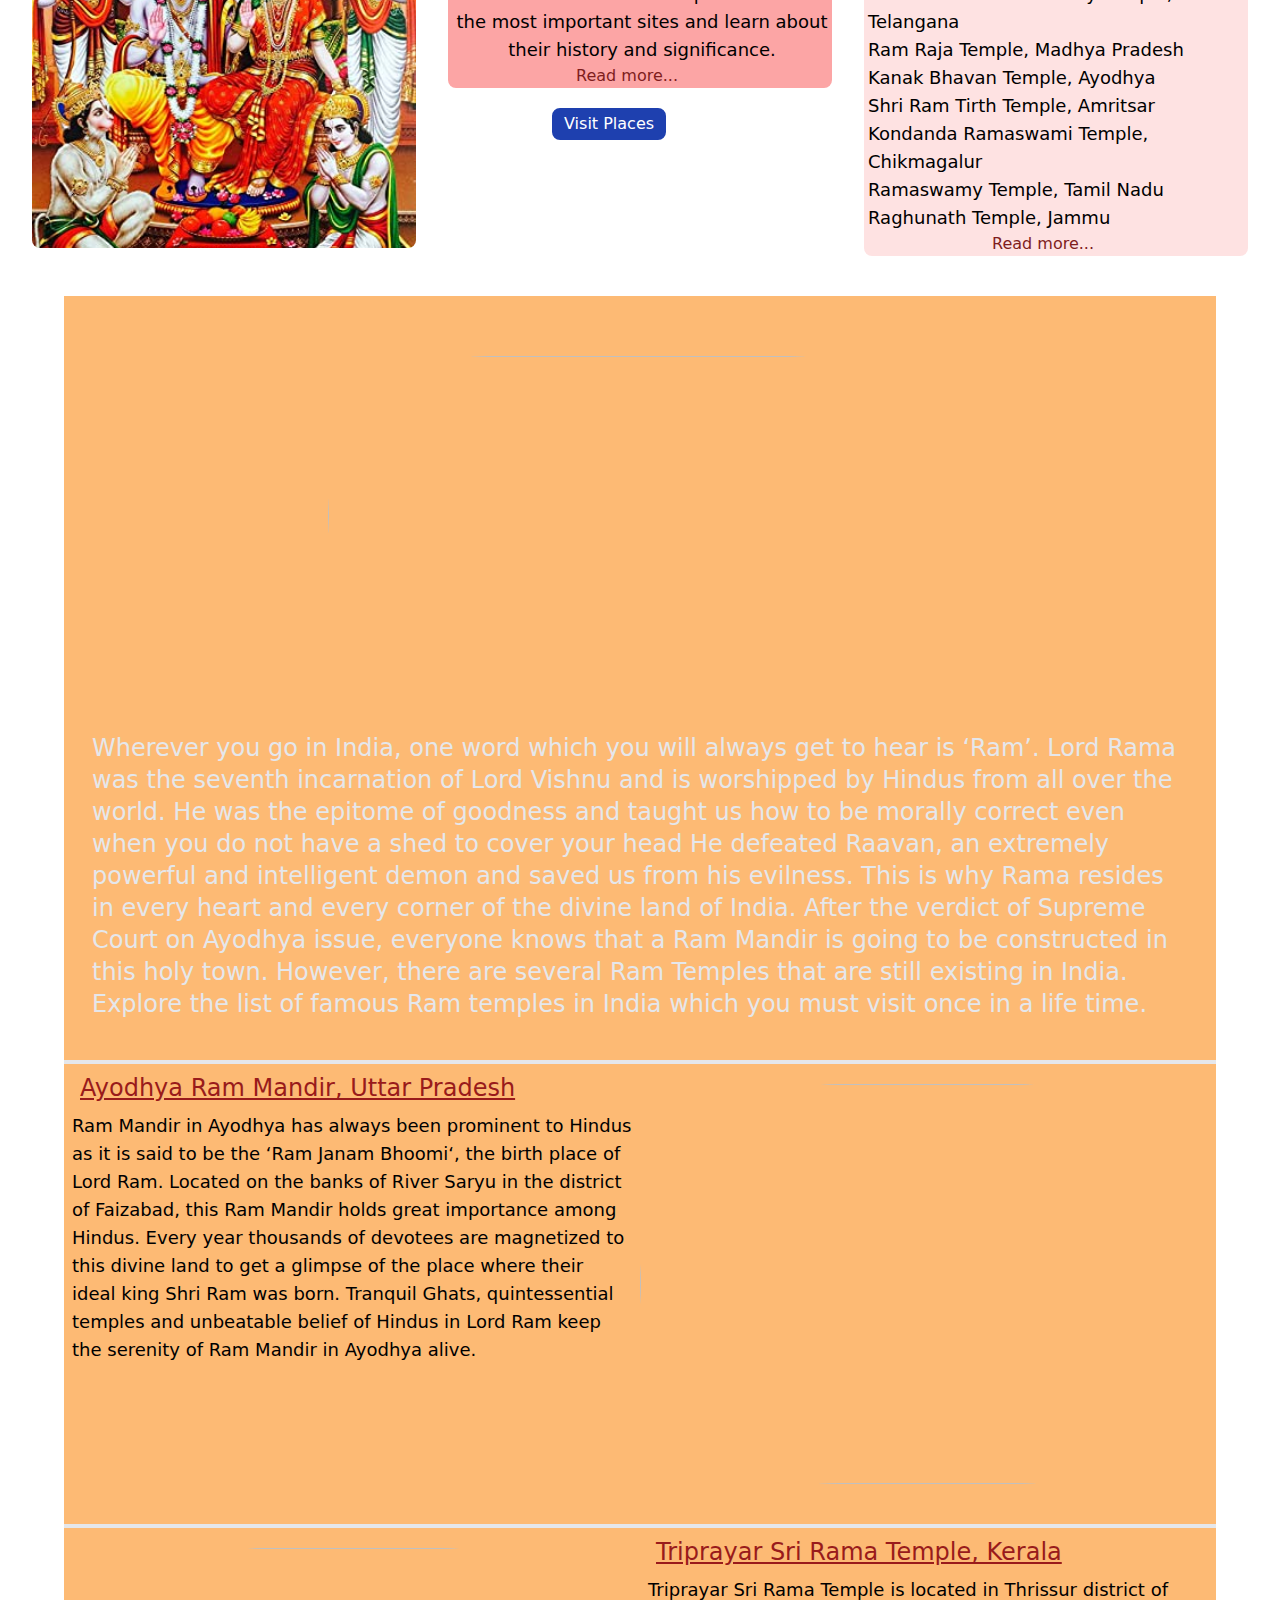
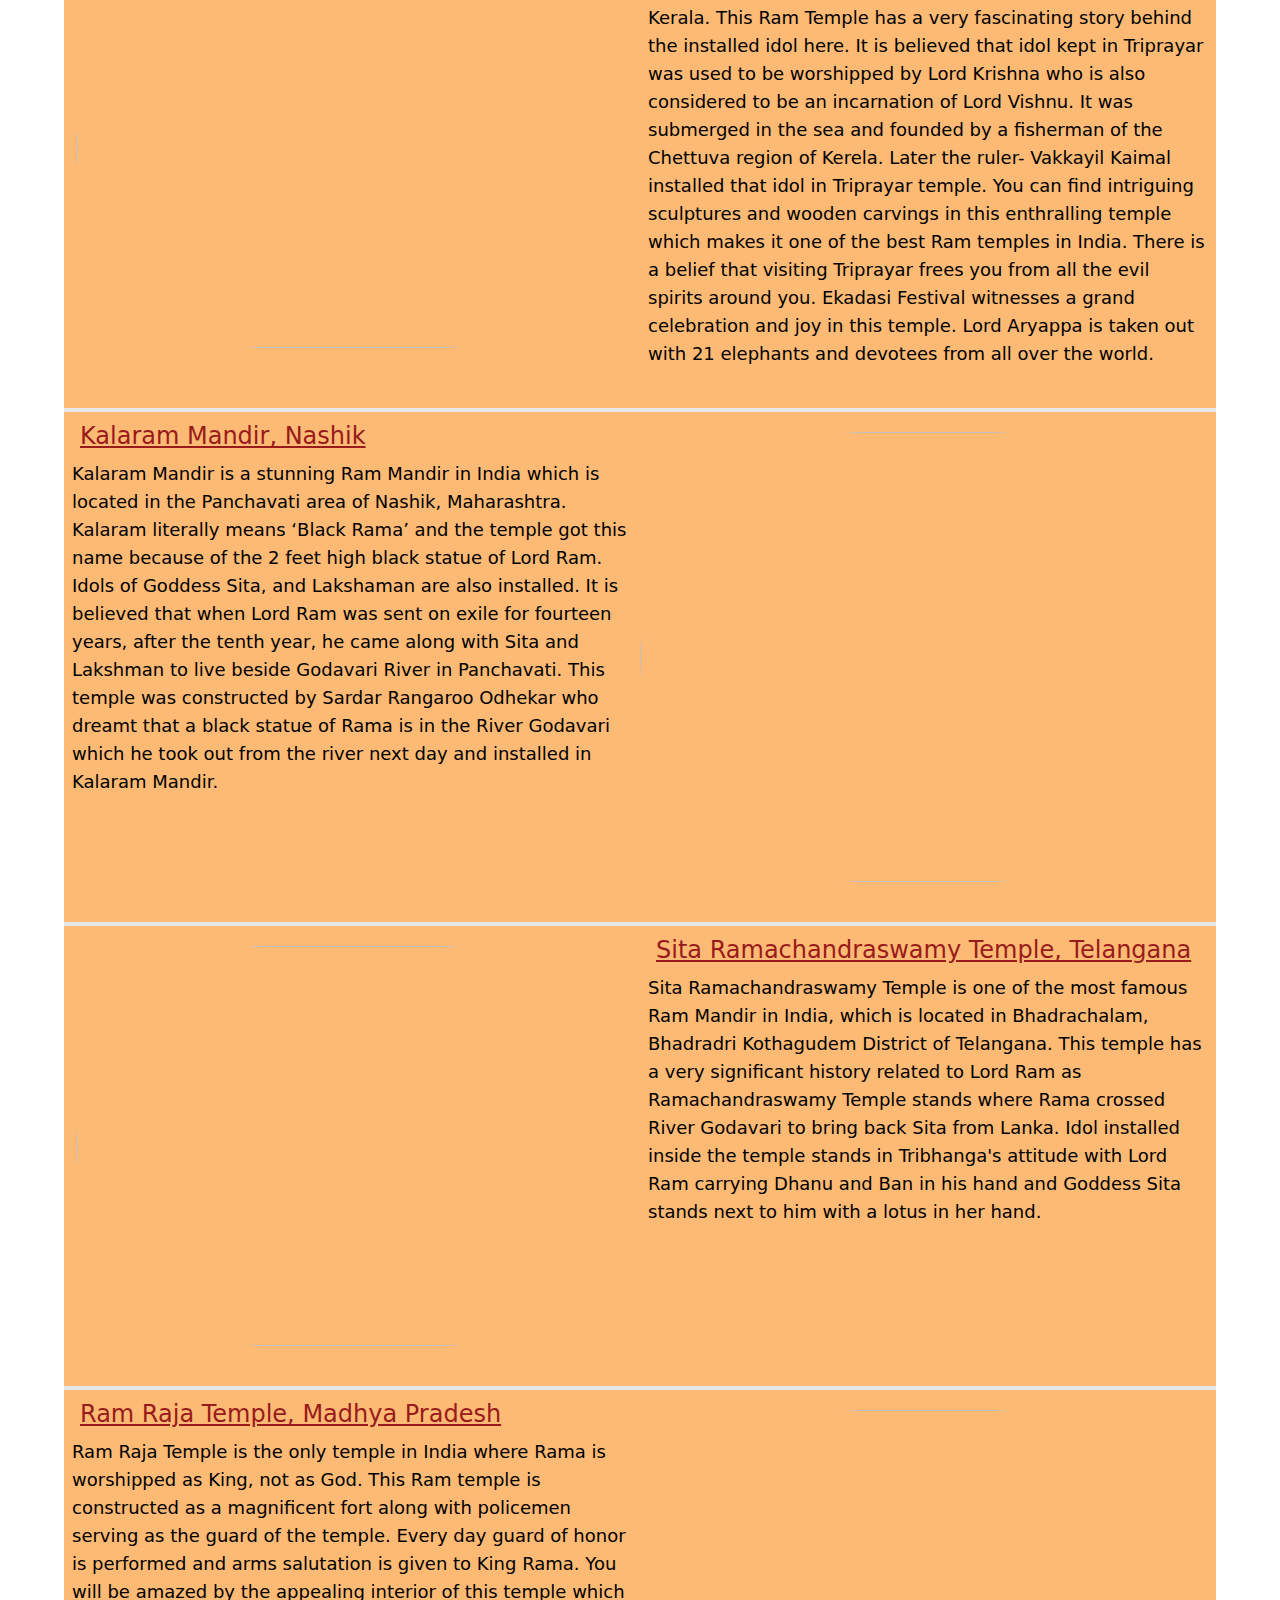
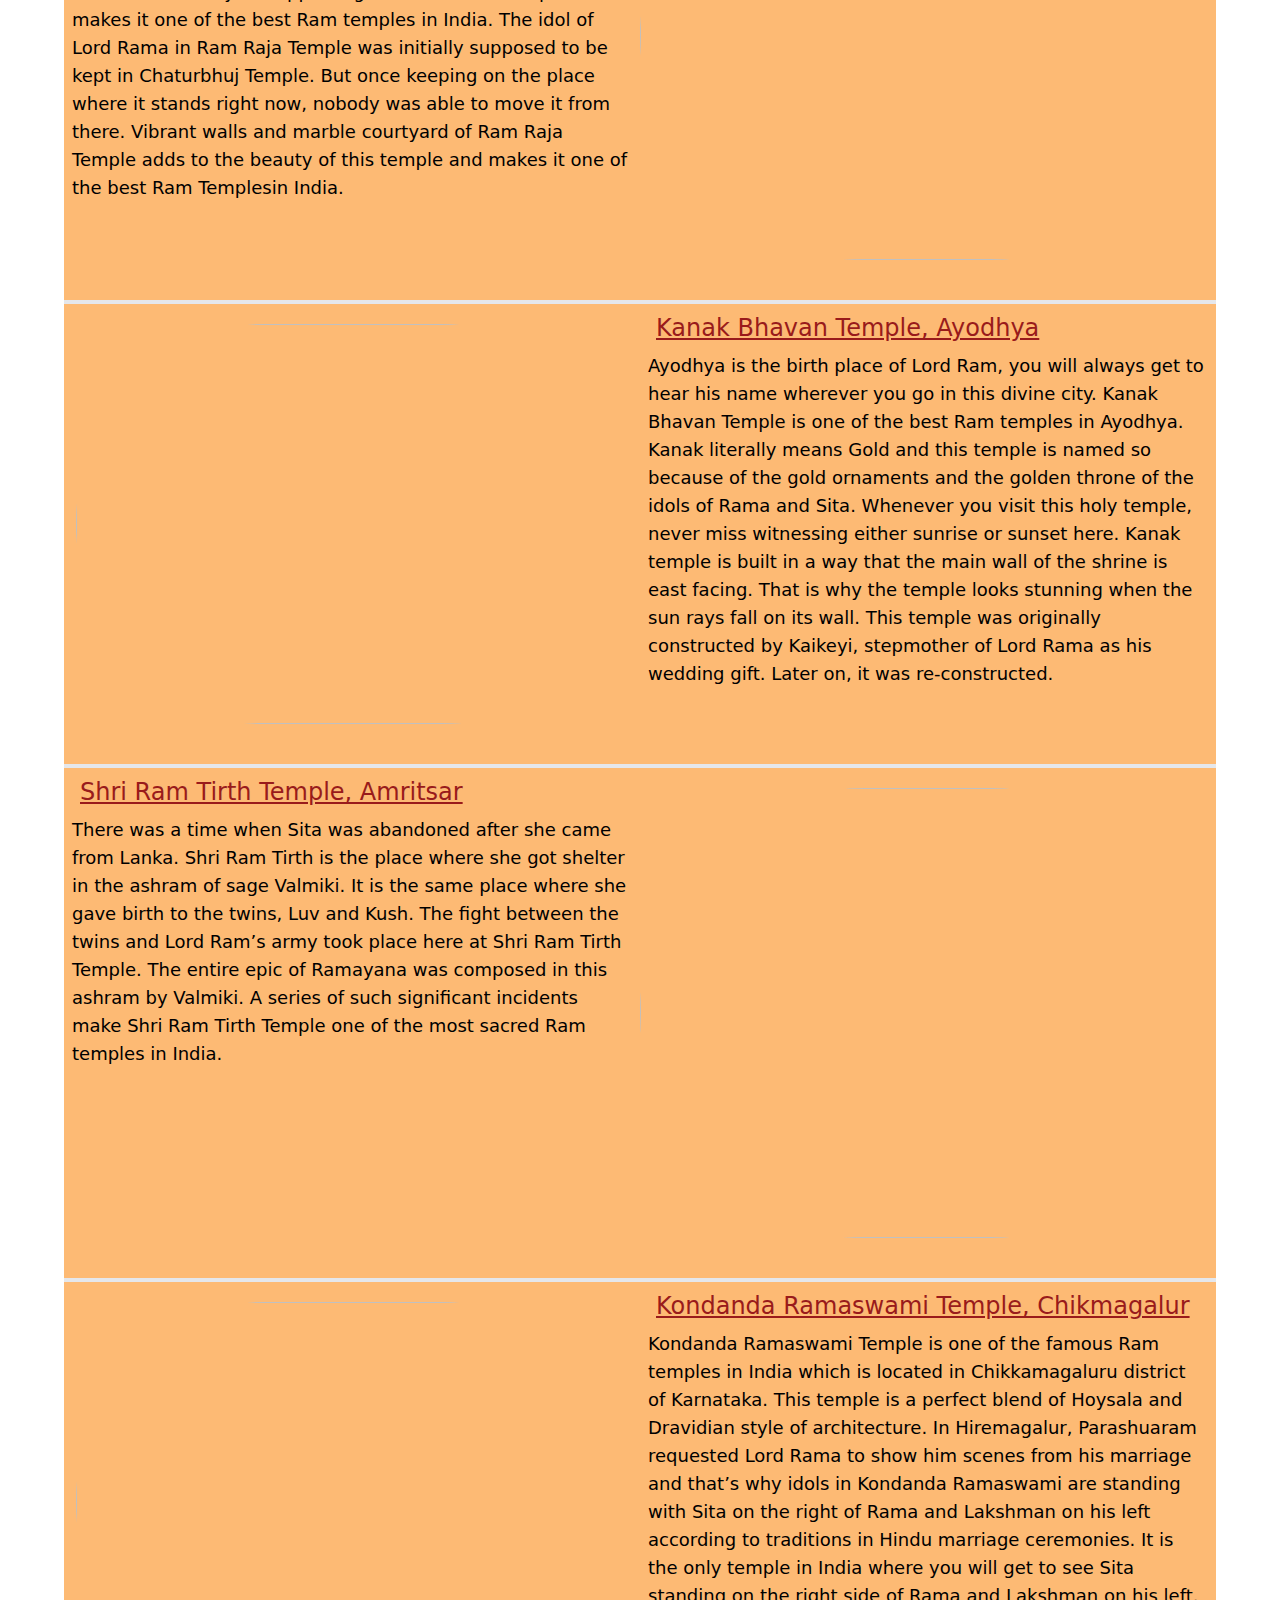
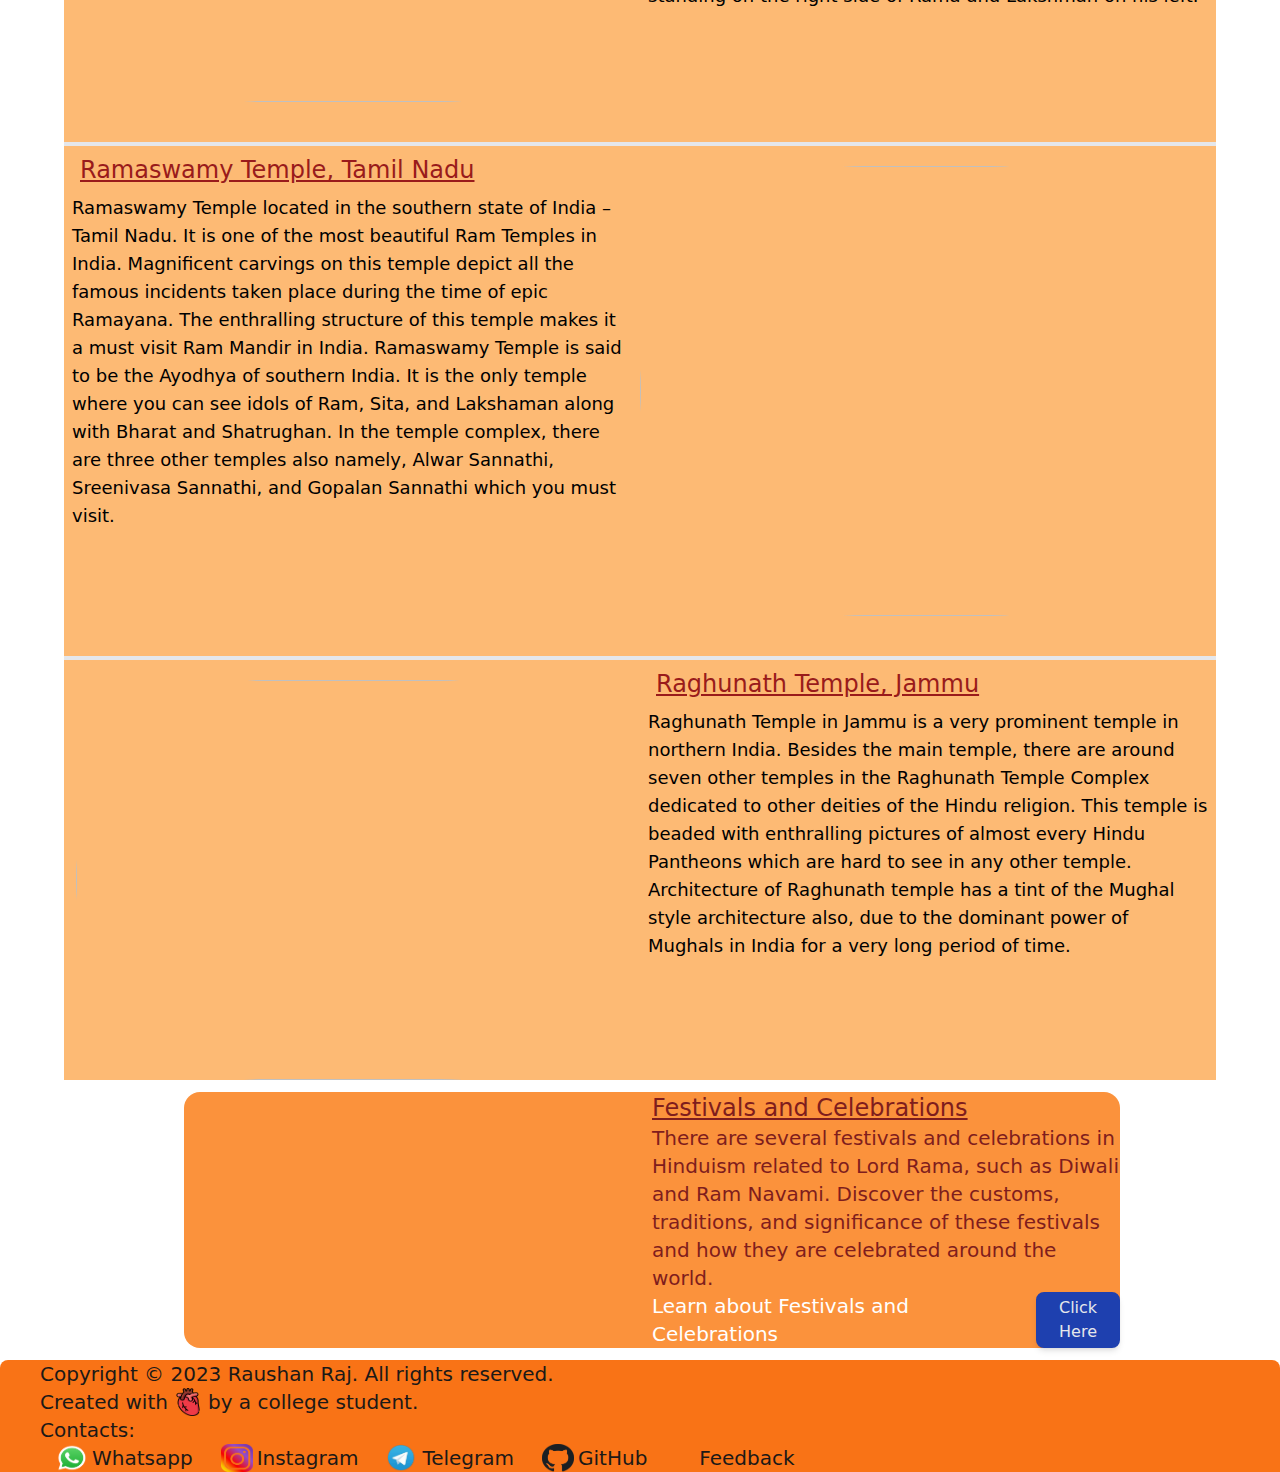
==== commit 41b10e65: "updated" ====
--- a/index.html
+++ b/index.html
@@ -4,7 +4,7 @@
 <head>
   <meta charset="UTF-8">
   <meta name="viewport" content="width=device-width, initial-scale=1.0">
-  <link href="/input.css" rel="stylesheet">
+  <link href="/build.css" rel="stylesheet">
   <title>Jai Shree Ram</title>
 </head>
 
--- a/build.css
+++ b/build.css
@@ -0,0 +1,1810 @@
+/*
+! tailwindcss v3.2.7 | MIT License | https://tailwindcss.com
+*/
+
+/*
+1. Prevent padding and border from affecting element width. (https://github.com/mozdevs/cssremedy/issues/4)
+2. Allow adding a border to an element by just adding a border-width. (https://github.com/tailwindcss/tailwindcss/pull/116)
+*/
+
+*,
+::before,
+::after {
+  box-sizing: border-box;
+  /* 1 */
+  border-width: 0;
+  /* 2 */
+  border-style: solid;
+  /* 2 */
+  border-color: #e5e7eb;
+  /* 2 */
+}
+
+::before,
+::after {
+  --tw-content: '';
+}
+
+/*
+1. Use a consistent sensible line-height in all browsers.
+2. Prevent adjustments of font size after orientation changes in iOS.
+3. Use a more readable tab size.
+4. Use the user's configured `sans` font-family by default.
+5. Use the user's configured `sans` font-feature-settings by default.
+*/
+
+html {
+  line-height: 1.5;
+  /* 1 */
+  -webkit-text-size-adjust: 100%;
+  /* 2 */
+  -moz-tab-size: 4;
+  /* 3 */
+  -o-tab-size: 4;
+     tab-size: 4;
+  /* 3 */
+  font-family: ui-sans-serif, system-ui, -apple-system, BlinkMacSystemFont, "Segoe UI", Roboto, "Helvetica Neue", Arial, "Noto Sans", sans-serif, "Apple Color Emoji", "Segoe UI Emoji", "Segoe UI Symbol", "Noto Color Emoji";
+  /* 4 */
+  font-feature-settings: normal;
+  /* 5 */
+}
+
+/*
+1. Remove the margin in all browsers.
+2. Inherit line-height from `html` so users can set them as a class directly on the `html` element.
+*/
+
+body {
+  margin: 0;
+  /* 1 */
+  line-height: inherit;
+  /* 2 */
+}
+
+/*
+1. Add the correct height in Firefox.
+2. Correct the inheritance of border color in Firefox. (https://bugzilla.mozilla.org/show_bug.cgi?id=190655)
+3. Ensure horizontal rules are visible by default.
+*/
+
+hr {
+  height: 0;
+  /* 1 */
+  color: inherit;
+  /* 2 */
+  border-top-width: 1px;
+  /* 3 */
+}
+
+/*
+Add the correct text decoration in Chrome, Edge, and Safari.
+*/
+
+abbr:where([title]) {
+  -webkit-text-decoration: underline dotted;
+          text-decoration: underline dotted;
+}
+
+/*
+Remove the default font size and weight for headings.
+*/
+
+h1,
+h2,
+h3,
+h4,
+h5,
+h6 {
+  font-size: inherit;
+  font-weight: inherit;
+}
+
+/*
+Reset links to optimize for opt-in styling instead of opt-out.
+*/
+
+a {
+  color: inherit;
+  text-decoration: inherit;
+}
+
+/*
+Add the correct font weight in Edge and Safari.
+*/
+
+b,
+strong {
+  font-weight: bolder;
+}
+
+/*
+1. Use the user's configured `mono` font family by default.
+2. Correct the odd `em` font sizing in all browsers.
+*/
+
+code,
+kbd,
+samp,
+pre {
+  font-family: ui-monospace, SFMono-Regular, Menlo, Monaco, Consolas, "Liberation Mono", "Courier New", monospace;
+  /* 1 */
+  font-size: 1em;
+  /* 2 */
+}
+
+/*
+Add the correct font size in all browsers.
+*/
+
+small {
+  font-size: 80%;
+}
+
+/*
+Prevent `sub` and `sup` elements from affecting the line height in all browsers.
+*/
+
+sub,
+sup {
+  font-size: 75%;
+  line-height: 0;
+  position: relative;
+  vertical-align: baseline;
+}
+
+sub {
+  bottom: -0.25em;
+}
+
+sup {
+  top: -0.5em;
+}
+
+/*
+1. Remove text indentation from table contents in Chrome and Safari. (https://bugs.chromium.org/p/chromium/issues/detail?id=999088, https://bugs.webkit.org/show_bug.cgi?id=201297)
+2. Correct table border color inheritance in all Chrome and Safari. (https://bugs.chromium.org/p/chromium/issues/detail?id=935729, https://bugs.webkit.org/show_bug.cgi?id=195016)
+3. Remove gaps between table borders by default.
+*/
+
+table {
+  text-indent: 0;
+  /* 1 */
+  border-color: inherit;
+  /* 2 */
+  border-collapse: collapse;
+  /* 3 */
+}
+
+/*
+1. Change the font styles in all browsers.
+2. Remove the margin in Firefox and Safari.
+3. Remove default padding in all browsers.
+*/
+
+button,
+input,
+optgroup,
+select,
+textarea {
+  font-family: inherit;
+  /* 1 */
+  font-size: 100%;
+  /* 1 */
+  font-weight: inherit;
+  /* 1 */
+  line-height: inherit;
+  /* 1 */
+  color: inherit;
+  /* 1 */
+  margin: 0;
+  /* 2 */
+  padding: 0;
+  /* 3 */
+}
+
+/*
+Remove the inheritance of text transform in Edge and Firefox.
+*/
+
+button,
+select {
+  text-transform: none;
+}
+
+/*
+1. Correct the inability to style clickable types in iOS and Safari.
+2. Remove default button styles.
+*/
+
+button,
+[type='button'],
+[type='reset'],
+[type='submit'] {
+  -webkit-appearance: button;
+  /* 1 */
+  background-color: transparent;
+  /* 2 */
+  background-image: none;
+  /* 2 */
+}
+
+/*
+Use the modern Firefox focus style for all focusable elements.
+*/
+
+:-moz-focusring {
+  outline: auto;
+}
+
+/*
+Remove the additional `:invalid` styles in Firefox. (https://github.com/mozilla/gecko-dev/blob/2f9eacd9d3d995c937b4251a5557d95d494c9be1/layout/style/res/forms.css#L728-L737)
+*/
+
+:-moz-ui-invalid {
+  box-shadow: none;
+}
+
+/*
+Add the correct vertical alignment in Chrome and Firefox.
+*/
+
+progress {
+  vertical-align: baseline;
+}
+
+/*
+Correct the cursor style of increment and decrement buttons in Safari.
+*/
+
+::-webkit-inner-spin-button,
+::-webkit-outer-spin-button {
+  height: auto;
+}
+
+/*
+1. Correct the odd appearance in Chrome and Safari.
+2. Correct the outline style in Safari.
+*/
+
+[type='search'] {
+  -webkit-appearance: textfield;
+  /* 1 */
+  outline-offset: -2px;
+  /* 2 */
+}
+
+/*
+Remove the inner padding in Chrome and Safari on macOS.
+*/
+
+::-webkit-search-decoration {
+  -webkit-appearance: none;
+}
+
+/*
+1. Correct the inability to style clickable types in iOS and Safari.
+2. Change font properties to `inherit` in Safari.
+*/
+
+::-webkit-file-upload-button {
+  -webkit-appearance: button;
+  /* 1 */
+  font: inherit;
+  /* 2 */
+}
+
+/*
+Add the correct display in Chrome and Safari.
+*/
+
+summary {
+  display: list-item;
+}
+
+/*
+Removes the default spacing and border for appropriate elements.
+*/
+
+blockquote,
+dl,
+dd,
+h1,
+h2,
+h3,
+h4,
+h5,
+h6,
+hr,
+figure,
+p,
+pre {
+  margin: 0;
+}
+
+fieldset {
+  margin: 0;
+  padding: 0;
+}
+
+legend {
+  padding: 0;
+}
+
+ol,
+ul,
+menu {
+  list-style: none;
+  margin: 0;
+  padding: 0;
+}
+
+/*
+Prevent resizing textareas horizontally by default.
+*/
+
+textarea {
+  resize: vertical;
+}
+
+/*
+1. Reset the default placeholder opacity in Firefox. (https://github.com/tailwindlabs/tailwindcss/issues/3300)
+2. Set the default placeholder color to the user's configured gray 400 color.
+*/
+
+input::-moz-placeholder, textarea::-moz-placeholder {
+  opacity: 1;
+  /* 1 */
+  color: #9ca3af;
+  /* 2 */
+}
+
+input::placeholder,
+textarea::placeholder {
+  opacity: 1;
+  /* 1 */
+  color: #9ca3af;
+  /* 2 */
+}
+
+/*
+Set the default cursor for buttons.
+*/
+
+button,
+[role="button"] {
+  cursor: pointer;
+}
+
+/*
+Make sure disabled buttons don't get the pointer cursor.
+*/
+
+:disabled {
+  cursor: default;
+}
+
+/*
+1. Make replaced elements `display: block` by default. (https://github.com/mozdevs/cssremedy/issues/14)
+2. Add `vertical-align: middle` to align replaced elements more sensibly by default. (https://github.com/jensimmons/cssremedy/issues/14#issuecomment-634934210)
+   This can trigger a poorly considered lint error in some tools but is included by design.
+*/
+
+img,
+svg,
+video,
+canvas,
+audio,
+iframe,
+embed,
+object {
+  display: block;
+  /* 1 */
+  vertical-align: middle;
+  /* 2 */
+}
+
+/*
+Constrain images and videos to the parent width and preserve their intrinsic aspect ratio. (https://github.com/mozdevs/cssremedy/issues/14)
+*/
+
+img,
+video {
+  max-width: 100%;
+  height: auto;
+}
+
+/* Make elements with the HTML hidden attribute stay hidden by default */
+
+[hidden] {
+  display: none;
+}
+
+[type='text'],[type='email'],[type='url'],[type='password'],[type='number'],[type='date'],[type='datetime-local'],[type='month'],[type='search'],[type='tel'],[type='time'],[type='week'],[multiple],textarea,select {
+  -webkit-appearance: none;
+     -moz-appearance: none;
+          appearance: none;
+  background-color: #fff;
+  border-color: #6b7280;
+  border-width: 1px;
+  border-radius: 0px;
+  padding-top: 0.5rem;
+  padding-right: 0.75rem;
+  padding-bottom: 0.5rem;
+  padding-left: 0.75rem;
+  font-size: 1rem;
+  line-height: 1.5rem;
+  --tw-shadow: 0 0 #0000;
+}
+
+[type='text']:focus, [type='email']:focus, [type='url']:focus, [type='password']:focus, [type='number']:focus, [type='date']:focus, [type='datetime-local']:focus, [type='month']:focus, [type='search']:focus, [type='tel']:focus, [type='time']:focus, [type='week']:focus, [multiple]:focus, textarea:focus, select:focus {
+  outline: 2px solid transparent;
+  outline-offset: 2px;
+  --tw-ring-inset: var(--tw-empty,/*!*/ /*!*/);
+  --tw-ring-offset-width: 0px;
+  --tw-ring-offset-color: #fff;
+  --tw-ring-color: #2563eb;
+  --tw-ring-offset-shadow: var(--tw-ring-inset) 0 0 0 var(--tw-ring-offset-width) var(--tw-ring-offset-color);
+  --tw-ring-shadow: var(--tw-ring-inset) 0 0 0 calc(1px + var(--tw-ring-offset-width)) var(--tw-ring-color);
+  box-shadow: var(--tw-ring-offset-shadow), var(--tw-ring-shadow), var(--tw-shadow);
+  border-color: #2563eb;
+}
+
+input::-moz-placeholder, textarea::-moz-placeholder {
+  color: #6b7280;
+  opacity: 1;
+}
+
+input::placeholder,textarea::placeholder {
+  color: #6b7280;
+  opacity: 1;
+}
+
+::-webkit-datetime-edit-fields-wrapper {
+  padding: 0;
+}
+
+::-webkit-date-and-time-value {
+  min-height: 1.5em;
+}
+
+::-webkit-datetime-edit,::-webkit-datetime-edit-year-field,::-webkit-datetime-edit-month-field,::-webkit-datetime-edit-day-field,::-webkit-datetime-edit-hour-field,::-webkit-datetime-edit-minute-field,::-webkit-datetime-edit-second-field,::-webkit-datetime-edit-millisecond-field,::-webkit-datetime-edit-meridiem-field {
+  padding-top: 0;
+  padding-bottom: 0;
+}
+
+select {
+  background-image: url("data:image/svg+xml,%3csvg xmlns='http://www.w3.org/2000/svg' fill='none' viewBox='0 0 20 20'%3e%3cpath stroke='%236b7280' stroke-linecap='round' stroke-linejoin='round' stroke-width='1.5' d='M6 8l4 4 4-4'/%3e%3c/svg%3e");
+  background-position: right 0.5rem center;
+  background-repeat: no-repeat;
+  background-size: 1.5em 1.5em;
+  padding-right: 2.5rem;
+  -webkit-print-color-adjust: exact;
+          print-color-adjust: exact;
+}
+
+[multiple] {
+  background-image: initial;
+  background-position: initial;
+  background-repeat: unset;
+  background-size: initial;
+  padding-right: 0.75rem;
+  -webkit-print-color-adjust: unset;
+          print-color-adjust: unset;
+}
+
+[type='checkbox'],[type='radio'] {
+  -webkit-appearance: none;
+     -moz-appearance: none;
+          appearance: none;
+  padding: 0;
+  -webkit-print-color-adjust: exact;
+          print-color-adjust: exact;
+  display: inline-block;
+  vertical-align: middle;
+  background-origin: border-box;
+  -webkit-user-select: none;
+     -moz-user-select: none;
+          user-select: none;
+  flex-shrink: 0;
+  height: 1rem;
+  width: 1rem;
+  color: #2563eb;
+  background-color: #fff;
+  border-color: #6b7280;
+  border-width: 1px;
+  --tw-shadow: 0 0 #0000;
+}
+
+[type='checkbox'] {
+  border-radius: 0px;
+}
+
+[type='radio'] {
+  border-radius: 100%;
+}
+
+[type='checkbox']:focus,[type='radio']:focus {
+  outline: 2px solid transparent;
+  outline-offset: 2px;
+  --tw-ring-inset: var(--tw-empty,/*!*/ /*!*/);
+  --tw-ring-offset-width: 2px;
+  --tw-ring-offset-color: #fff;
+  --tw-ring-color: #2563eb;
+  --tw-ring-offset-shadow: var(--tw-ring-inset) 0 0 0 var(--tw-ring-offset-width) var(--tw-ring-offset-color);
+  --tw-ring-shadow: var(--tw-ring-inset) 0 0 0 calc(2px + var(--tw-ring-offset-width)) var(--tw-ring-color);
+  box-shadow: var(--tw-ring-offset-shadow), var(--tw-ring-shadow), var(--tw-shadow);
+}
+
+[type='checkbox']:checked,[type='radio']:checked {
+  border-color: transparent;
+  background-color: currentColor;
+  background-size: 100% 100%;
+  background-position: center;
+  background-repeat: no-repeat;
+}
+
+[type='checkbox']:checked {
+  background-image: url("data:image/svg+xml,%3csvg viewBox='0 0 16 16' fill='white' xmlns='http://www.w3.org/2000/svg'%3e%3cpath d='M12.207 4.793a1 1 0 010 1.414l-5 5a1 1 0 01-1.414 0l-2-2a1 1 0 011.414-1.414L6.5 9.086l4.293-4.293a1 1 0 011.414 0z'/%3e%3c/svg%3e");
+}
+
+[type='radio']:checked {
+  background-image: url("data:image/svg+xml,%3csvg viewBox='0 0 16 16' fill='white' xmlns='http://www.w3.org/2000/svg'%3e%3ccircle cx='8' cy='8' r='3'/%3e%3c/svg%3e");
+}
+
+[type='checkbox']:checked:hover,[type='checkbox']:checked:focus,[type='radio']:checked:hover,[type='radio']:checked:focus {
+  border-color: transparent;
+  background-color: currentColor;
+}
+
+[type='checkbox']:indeterminate {
+  background-image: url("data:image/svg+xml,%3csvg xmlns='http://www.w3.org/2000/svg' fill='none' viewBox='0 0 16 16'%3e%3cpath stroke='white' stroke-linecap='round' stroke-linejoin='round' stroke-width='2' d='M4 8h8'/%3e%3c/svg%3e");
+  border-color: transparent;
+  background-color: currentColor;
+  background-size: 100% 100%;
+  background-position: center;
+  background-repeat: no-repeat;
+}
+
+[type='checkbox']:indeterminate:hover,[type='checkbox']:indeterminate:focus {
+  border-color: transparent;
+  background-color: currentColor;
+}
+
+[type='file'] {
+  background: unset;
+  border-color: inherit;
+  border-width: 0;
+  border-radius: 0;
+  padding: 0;
+  font-size: unset;
+  line-height: inherit;
+}
+
+[type='file']:focus {
+  outline: 1px solid ButtonText;
+  outline: 1px auto -webkit-focus-ring-color;
+}
+
+*, ::before, ::after {
+  --tw-border-spacing-x: 0;
+  --tw-border-spacing-y: 0;
+  --tw-translate-x: 0;
+  --tw-translate-y: 0;
+  --tw-rotate: 0;
+  --tw-skew-x: 0;
+  --tw-skew-y: 0;
+  --tw-scale-x: 1;
+  --tw-scale-y: 1;
+  --tw-pan-x:  ;
+  --tw-pan-y:  ;
+  --tw-pinch-zoom:  ;
+  --tw-scroll-snap-strictness: proximity;
+  --tw-ordinal:  ;
+  --tw-slashed-zero:  ;
+  --tw-numeric-figure:  ;
+  --tw-numeric-spacing:  ;
+  --tw-numeric-fraction:  ;
+  --tw-ring-inset:  ;
+  --tw-ring-offset-width: 0px;
+  --tw-ring-offset-color: #fff;
+  --tw-ring-color: rgb(59 130 246 / 0.5);
+  --tw-ring-offset-shadow: 0 0 #0000;
+  --tw-ring-shadow: 0 0 #0000;
+  --tw-shadow: 0 0 #0000;
+  --tw-shadow-colored: 0 0 #0000;
+  --tw-blur:  ;
+  --tw-brightness:  ;
+  --tw-contrast:  ;
+  --tw-grayscale:  ;
+  --tw-hue-rotate:  ;
+  --tw-invert:  ;
+  --tw-saturate:  ;
+  --tw-sepia:  ;
+  --tw-drop-shadow:  ;
+  --tw-backdrop-blur:  ;
+  --tw-backdrop-brightness:  ;
+  --tw-backdrop-contrast:  ;
+  --tw-backdrop-grayscale:  ;
+  --tw-backdrop-hue-rotate:  ;
+  --tw-backdrop-invert:  ;
+  --tw-backdrop-opacity:  ;
+  --tw-backdrop-saturate:  ;
+  --tw-backdrop-sepia:  ;
+}
+
+::backdrop {
+  --tw-border-spacing-x: 0;
+  --tw-border-spacing-y: 0;
+  --tw-translate-x: 0;
+  --tw-translate-y: 0;
+  --tw-rotate: 0;
+  --tw-skew-x: 0;
+  --tw-skew-y: 0;
+  --tw-scale-x: 1;
+  --tw-scale-y: 1;
+  --tw-pan-x:  ;
+  --tw-pan-y:  ;
+  --tw-pinch-zoom:  ;
+  --tw-scroll-snap-strictness: proximity;
+  --tw-ordinal:  ;
+  --tw-slashed-zero:  ;
+  --tw-numeric-figure:  ;
+  --tw-numeric-spacing:  ;
+  --tw-numeric-fraction:  ;
+  --tw-ring-inset:  ;
+  --tw-ring-offset-width: 0px;
+  --tw-ring-offset-color: #fff;
+  --tw-ring-color: rgb(59 130 246 / 0.5);
+  --tw-ring-offset-shadow: 0 0 #0000;
+  --tw-ring-shadow: 0 0 #0000;
+  --tw-shadow: 0 0 #0000;
+  --tw-shadow-colored: 0 0 #0000;
+  --tw-blur:  ;
+  --tw-brightness:  ;
+  --tw-contrast:  ;
+  --tw-grayscale:  ;
+  --tw-hue-rotate:  ;
+  --tw-invert:  ;
+  --tw-saturate:  ;
+  --tw-sepia:  ;
+  --tw-drop-shadow:  ;
+  --tw-backdrop-blur:  ;
+  --tw-backdrop-brightness:  ;
+  --tw-backdrop-contrast:  ;
+  --tw-backdrop-grayscale:  ;
+  --tw-backdrop-hue-rotate:  ;
+  --tw-backdrop-invert:  ;
+  --tw-backdrop-opacity:  ;
+  --tw-backdrop-saturate:  ;
+  --tw-backdrop-sepia:  ;
+}
+
+.sr-only {
+  position: absolute;
+  width: 1px;
+  height: 1px;
+  padding: 0;
+  margin: -1px;
+  overflow: hidden;
+  clip: rect(0, 0, 0, 0);
+  white-space: nowrap;
+  border-width: 0;
+}
+
+.fixed {
+  position: fixed;
+}
+
+.absolute {
+  position: absolute;
+}
+
+.relative {
+  position: relative;
+}
+
+.inset-0 {
+  top: 0px;
+  right: 0px;
+  bottom: 0px;
+  left: 0px;
+}
+
+.inset-x-0 {
+  left: 0px;
+  right: 0px;
+}
+
+.inset-y-0 {
+  top: 0px;
+  bottom: 0px;
+}
+
+.bottom-0 {
+  bottom: 0px;
+}
+
+.left-0 {
+  left: 0px;
+}
+
+.right-0 {
+  right: 0px;
+}
+
+.z-10 {
+  z-index: 10;
+}
+
+.col-span-2 {
+  grid-column: span 2 / span 2;
+}
+
+.col-span-6 {
+  grid-column: span 6 / span 6;
+}
+
+.col-start-2 {
+  grid-column-start: 2;
+}
+
+.mx-0 {
+  margin-left: 0px;
+  margin-right: 0px;
+}
+
+.mx-1 {
+  margin-left: 0.25rem;
+  margin-right: 0.25rem;
+}
+
+.mx-10 {
+  margin-left: 2.5rem;
+  margin-right: 2.5rem;
+}
+
+.mx-16 {
+  margin-left: 4rem;
+  margin-right: 4rem;
+}
+
+.mx-2 {
+  margin-left: 0.5rem;
+  margin-right: 0.5rem;
+}
+
+.mx-3 {
+  margin-left: 0.75rem;
+  margin-right: 0.75rem;
+}
+
+.mx-36 {
+  margin-left: 9rem;
+  margin-right: 9rem;
+}
+
+.mx-4 {
+  margin-left: 1rem;
+  margin-right: 1rem;
+}
+
+.mx-5 {
+  margin-left: 1.25rem;
+  margin-right: 1.25rem;
+}
+
+.mx-56 {
+  margin-left: 14rem;
+  margin-right: 14rem;
+}
+
+.mx-7 {
+  margin-left: 1.75rem;
+  margin-right: 1.75rem;
+}
+
+.mx-auto {
+  margin-left: auto;
+  margin-right: auto;
+}
+
+.my-0 {
+  margin-top: 0px;
+  margin-bottom: 0px;
+}
+
+.my-10 {
+  margin-top: 2.5rem;
+  margin-bottom: 2.5rem;
+}
+
+.my-2 {
+  margin-top: 0.5rem;
+  margin-bottom: 0.5rem;
+}
+
+.mb-1 {
+  margin-bottom: 0.25rem;
+}
+
+.mb-3 {
+  margin-bottom: 0.75rem;
+}
+
+.ml-1 {
+  margin-left: 0.25rem;
+}
+
+.ml-16 {
+  margin-left: 4rem;
+}
+
+.ml-2 {
+  margin-left: 0.5rem;
+}
+
+.ml-3 {
+  margin-left: 0.75rem;
+}
+
+.ml-32 {
+  margin-left: 8rem;
+}
+
+.ml-4 {
+  margin-left: 1rem;
+}
+
+.ml-5 {
+  margin-left: 1.25rem;
+}
+
+.ml-6 {
+  margin-left: 1.5rem;
+}
+
+.mt-0 {
+  margin-top: 0px;
+}
+
+.mt-1 {
+  margin-top: 0.25rem;
+}
+
+.mt-16 {
+  margin-top: 4rem;
+}
+
+.mt-2 {
+  margin-top: 0.5rem;
+}
+
+.mt-3 {
+  margin-top: 0.75rem;
+}
+
+.mt-5 {
+  margin-top: 1.25rem;
+}
+
+.mt-6 {
+  margin-top: 1.5rem;
+}
+
+.block {
+  display: block;
+}
+
+.flex {
+  display: flex;
+}
+
+.inline-flex {
+  display: inline-flex;
+}
+
+.grid {
+  display: grid;
+}
+
+.hidden {
+  display: none;
+}
+
+.h-12 {
+  height: 3rem;
+}
+
+.h-16 {
+  height: 4rem;
+}
+
+.h-6 {
+  height: 1.5rem;
+}
+
+.h-7 {
+  height: 1.75rem;
+}
+
+.h-8 {
+  height: 2rem;
+}
+
+.h-96 {
+  height: 24rem;
+}
+
+.h-full {
+  height: 100%;
+}
+
+.min-h-full {
+  min-height: 100%;
+}
+
+.w-10 {
+  width: 2.5rem;
+}
+
+.w-36 {
+  width: 9rem;
+}
+
+.w-6 {
+  width: 1.5rem;
+}
+
+.w-8 {
+  width: 2rem;
+}
+
+.w-96 {
+  width: 24rem;
+}
+
+.w-auto {
+  width: auto;
+}
+
+.w-full {
+  width: 100%;
+}
+
+.max-w-2xl {
+  max-width: 42rem;
+}
+
+.max-w-7xl {
+  max-width: 80rem;
+}
+
+.flex-1 {
+  flex: 1 1 0%;
+}
+
+.flex-shrink-0 {
+  flex-shrink: 0;
+}
+
+.scale-150 {
+  --tw-scale-x: 1.5;
+  --tw-scale-y: 1.5;
+  transform: translate(var(--tw-translate-x), var(--tw-translate-y)) rotate(var(--tw-rotate)) skewX(var(--tw-skew-x)) skewY(var(--tw-skew-y)) scaleX(var(--tw-scale-x)) scaleY(var(--tw-scale-y));
+}
+
+.transform {
+  transform: translate(var(--tw-translate-x), var(--tw-translate-y)) rotate(var(--tw-rotate)) skewX(var(--tw-skew-x)) skewY(var(--tw-skew-y)) scaleX(var(--tw-scale-x)) scaleY(var(--tw-scale-y));
+}
+
+.cursor-default {
+  cursor: default;
+}
+
+.grid-cols-1 {
+  grid-template-columns: repeat(1, minmax(0, 1fr));
+}
+
+.grid-cols-2 {
+  grid-template-columns: repeat(2, minmax(0, 1fr));
+}
+
+.grid-cols-3 {
+  grid-template-columns: repeat(3, minmax(0, 1fr));
+}
+
+.grid-cols-8 {
+  grid-template-columns: repeat(8, minmax(0, 1fr));
+}
+
+.grid-rows-2 {
+  grid-template-rows: repeat(2, minmax(0, 1fr));
+}
+
+.content-center {
+  align-content: center;
+}
+
+.items-end {
+  align-items: flex-end;
+}
+
+.items-center {
+  align-items: center;
+}
+
+.justify-center {
+  justify-content: center;
+}
+
+.justify-between {
+  justify-content: space-between;
+}
+
+.gap-y-8 {
+  row-gap: 2rem;
+}
+
+.space-x-4 > :not([hidden]) ~ :not([hidden]) {
+  --tw-space-x-reverse: 0;
+  margin-right: calc(1rem * var(--tw-space-x-reverse));
+  margin-left: calc(1rem * calc(1 - var(--tw-space-x-reverse)));
+}
+
+.space-y-10 > :not([hidden]) ~ :not([hidden]) {
+  --tw-space-y-reverse: 0;
+  margin-top: calc(2.5rem * calc(1 - var(--tw-space-y-reverse)));
+  margin-bottom: calc(2.5rem * var(--tw-space-y-reverse));
+}
+
+.space-y-4 > :not([hidden]) ~ :not([hidden]) {
+  --tw-space-y-reverse: 0;
+  margin-top: calc(1rem * calc(1 - var(--tw-space-y-reverse)));
+  margin-bottom: calc(1rem * var(--tw-space-y-reverse));
+}
+
+.divide-y-4 > :not([hidden]) ~ :not([hidden]) {
+  --tw-divide-y-reverse: 0;
+  border-top-width: calc(4px * calc(1 - var(--tw-divide-y-reverse)));
+  border-bottom-width: calc(4px * var(--tw-divide-y-reverse));
+}
+
+.overflow-auto {
+  overflow: auto;
+}
+
+.overflow-hidden {
+  overflow: hidden;
+}
+
+.overflow-y-auto {
+  overflow-y: auto;
+}
+
+.rounded-2xl {
+  border-radius: 1rem;
+}
+
+.rounded-full {
+  border-radius: 9999px;
+}
+
+.rounded-lg {
+  border-radius: 0.5rem;
+}
+
+.rounded-md {
+  border-radius: 0.375rem;
+}
+
+.rounded-t-lg {
+  border-top-left-radius: 0.5rem;
+  border-top-right-radius: 0.5rem;
+}
+
+.border-4 {
+  border-width: 4px;
+}
+
+.border-blue-800 {
+  --tw-border-opacity: 1;
+  border-color: rgb(30 64 175 / var(--tw-border-opacity));
+}
+
+.bg-blue-800 {
+  --tw-bg-opacity: 1;
+  background-color: rgb(30 64 175 / var(--tw-bg-opacity));
+}
+
+.bg-gray-50 {
+  --tw-bg-opacity: 1;
+  background-color: rgb(249 250 251 / var(--tw-bg-opacity));
+}
+
+.bg-gray-500 {
+  --tw-bg-opacity: 1;
+  background-color: rgb(107 114 128 / var(--tw-bg-opacity));
+}
+
+.bg-gray-800 {
+  --tw-bg-opacity: 1;
+  background-color: rgb(31 41 55 / var(--tw-bg-opacity));
+}
+
+.bg-gray-900 {
+  --tw-bg-opacity: 1;
+  background-color: rgb(17 24 39 / var(--tw-bg-opacity));
+}
+
+.bg-orange-300 {
+  --tw-bg-opacity: 1;
+  background-color: rgb(253 186 116 / var(--tw-bg-opacity));
+}
+
+.bg-orange-400 {
+  --tw-bg-opacity: 1;
+  background-color: rgb(251 146 60 / var(--tw-bg-opacity));
+}
+
+.bg-orange-500 {
+  --tw-bg-opacity: 1;
+  background-color: rgb(249 115 22 / var(--tw-bg-opacity));
+}
+
+.bg-red-100 {
+  --tw-bg-opacity: 1;
+  background-color: rgb(254 226 226 / var(--tw-bg-opacity));
+}
+
+.bg-red-300 {
+  --tw-bg-opacity: 1;
+  background-color: rgb(252 165 165 / var(--tw-bg-opacity));
+}
+
+.bg-red-400 {
+  --tw-bg-opacity: 1;
+  background-color: rgb(248 113 113 / var(--tw-bg-opacity));
+}
+
+.bg-red-600 {
+  --tw-bg-opacity: 1;
+  background-color: rgb(220 38 38 / var(--tw-bg-opacity));
+}
+
+.bg-white {
+  --tw-bg-opacity: 1;
+  background-color: rgb(255 255 255 / var(--tw-bg-opacity));
+}
+
+.bg-yellow-500 {
+  --tw-bg-opacity: 1;
+  background-color: rgb(234 179 8 / var(--tw-bg-opacity));
+}
+
+.bg-opacity-75 {
+  --tw-bg-opacity: 0.75;
+}
+
+.bg-gradient-to-r {
+  background-image: linear-gradient(to right, var(--tw-gradient-stops));
+}
+
+.from-red-500 {
+  --tw-gradient-from: #ef4444;
+  --tw-gradient-to: rgb(239 68 68 / 0);
+  --tw-gradient-stops: var(--tw-gradient-from), var(--tw-gradient-to);
+}
+
+.via-orange-500 {
+  --tw-gradient-to: rgb(249 115 22 / 0);
+  --tw-gradient-stops: var(--tw-gradient-from), #f97316, var(--tw-gradient-to);
+}
+
+.to-yellow-500 {
+  --tw-gradient-to: #eab308;
+}
+
+.bg-cover {
+  background-size: cover;
+}
+
+.bg-fixed {
+  background-attachment: fixed;
+}
+
+.bg-center {
+  background-position: center;
+}
+
+.bg-no-repeat {
+  background-repeat: no-repeat;
+}
+
+.object-cover {
+  -o-object-fit: cover;
+     object-fit: cover;
+}
+
+.object-center {
+  -o-object-position: center;
+     object-position: center;
+}
+
+.p-1 {
+  padding: 0.25rem;
+}
+
+.p-2 {
+  padding: 0.5rem;
+}
+
+.p-4 {
+  padding: 1rem;
+}
+
+.px-10 {
+  padding-left: 2.5rem;
+  padding-right: 2.5rem;
+}
+
+.px-2 {
+  padding-left: 0.5rem;
+  padding-right: 0.5rem;
+}
+
+.px-3 {
+  padding-left: 0.75rem;
+  padding-right: 0.75rem;
+}
+
+.px-4 {
+  padding-left: 1rem;
+  padding-right: 1rem;
+}
+
+.py-0 {
+  padding-top: 0px;
+  padding-bottom: 0px;
+}
+
+.py-10 {
+  padding-top: 2.5rem;
+  padding-bottom: 2.5rem;
+}
+
+.py-2 {
+  padding-top: 0.5rem;
+  padding-bottom: 0.5rem;
+}
+
+.py-3 {
+  padding-top: 0.75rem;
+  padding-bottom: 0.75rem;
+}
+
+.py-5 {
+  padding-top: 1.25rem;
+  padding-bottom: 1.25rem;
+}
+
+.pb-4 {
+  padding-bottom: 1rem;
+}
+
+.pl-3 {
+  padding-left: 0.75rem;
+}
+
+.pr-2 {
+  padding-right: 0.5rem;
+}
+
+.pr-3 {
+  padding-right: 0.75rem;
+}
+
+.pt-5 {
+  padding-top: 1.25rem;
+}
+
+.pt-6 {
+  padding-top: 1.5rem;
+}
+
+.text-left {
+  text-align: left;
+}
+
+.text-center {
+  text-align: center;
+}
+
+.font-serif {
+  font-family: ui-serif, Georgia, Cambria, "Times New Roman", Times, serif;
+}
+
+.text-2xl {
+  font-size: 1.5rem;
+  line-height: 2rem;
+}
+
+.text-3xl {
+  font-size: 1.875rem;
+  line-height: 2.25rem;
+}
+
+.text-base {
+  font-size: 1rem;
+  line-height: 1.5rem;
+}
+
+.text-lg {
+  font-size: 1.125rem;
+  line-height: 1.75rem;
+}
+
+.text-sm {
+  font-size: 0.875rem;
+  line-height: 1.25rem;
+}
+
+.text-xl {
+  font-size: 1.25rem;
+  line-height: 1.75rem;
+}
+
+.font-medium {
+  font-weight: 500;
+}
+
+.font-semibold {
+  font-weight: 600;
+}
+
+.leading-6 {
+  line-height: 1.5rem;
+}
+
+.text-gray-200 {
+  --tw-text-opacity: 1;
+  color: rgb(229 231 235 / var(--tw-text-opacity));
+}
+
+.text-gray-300 {
+  --tw-text-opacity: 1;
+  color: rgb(209 213 219 / var(--tw-text-opacity));
+}
+
+.text-gray-400 {
+  --tw-text-opacity: 1;
+  color: rgb(156 163 175 / var(--tw-text-opacity));
+}
+
+.text-gray-900 {
+  --tw-text-opacity: 1;
+  color: rgb(17 24 39 / var(--tw-text-opacity));
+}
+
+.text-orange-900 {
+  --tw-text-opacity: 1;
+  color: rgb(124 45 18 / var(--tw-text-opacity));
+}
+
+.text-red-800 {
+  --tw-text-opacity: 1;
+  color: rgb(153 27 27 / var(--tw-text-opacity));
+}
+
+.text-red-900 {
+  --tw-text-opacity: 1;
+  color: rgb(127 29 29 / var(--tw-text-opacity));
+}
+
+.text-slate-100 {
+  --tw-text-opacity: 1;
+  color: rgb(241 245 249 / var(--tw-text-opacity));
+}
+
+.text-stone-900 {
+  --tw-text-opacity: 1;
+  color: rgb(28 25 23 / var(--tw-text-opacity));
+}
+
+.text-white {
+  --tw-text-opacity: 1;
+  color: rgb(255 255 255 / var(--tw-text-opacity));
+}
+
+.underline {
+  text-decoration-line: underline;
+}
+
+.shadow-md {
+  --tw-shadow: 0 4px 6px -1px rgb(0 0 0 / 0.1), 0 2px 4px -2px rgb(0 0 0 / 0.1);
+  --tw-shadow-colored: 0 4px 6px -1px var(--tw-shadow-color), 0 2px 4px -2px var(--tw-shadow-color);
+  box-shadow: var(--tw-ring-offset-shadow, 0 0 #0000), var(--tw-ring-shadow, 0 0 #0000), var(--tw-shadow);
+}
+
+.shadow-sm {
+  --tw-shadow: 0 1px 2px 0 rgb(0 0 0 / 0.05);
+  --tw-shadow-colored: 0 1px 2px 0 var(--tw-shadow-color);
+  box-shadow: var(--tw-ring-offset-shadow, 0 0 #0000), var(--tw-ring-shadow, 0 0 #0000), var(--tw-shadow);
+}
+
+.shadow-xl {
+  --tw-shadow: 0 20px 25px -5px rgb(0 0 0 / 0.1), 0 8px 10px -6px rgb(0 0 0 / 0.1);
+  --tw-shadow-colored: 0 20px 25px -5px var(--tw-shadow-color), 0 8px 10px -6px var(--tw-shadow-color);
+  box-shadow: var(--tw-ring-offset-shadow, 0 0 #0000), var(--tw-ring-shadow, 0 0 #0000), var(--tw-shadow);
+}
+
+.transition {
+  transition-property: color, background-color, border-color, text-decoration-color, fill, stroke, opacity, box-shadow, transform, filter, -webkit-backdrop-filter;
+  transition-property: color, background-color, border-color, text-decoration-color, fill, stroke, opacity, box-shadow, transform, filter, backdrop-filter;
+  transition-property: color, background-color, border-color, text-decoration-color, fill, stroke, opacity, box-shadow, transform, filter, backdrop-filter, -webkit-backdrop-filter;
+  transition-timing-function: cubic-bezier(0.4, 0, 0.2, 1);
+  transition-duration: 150ms;
+}
+
+.transition-all {
+  transition-property: all;
+  transition-timing-function: cubic-bezier(0.4, 0, 0.2, 1);
+  transition-duration: 150ms;
+}
+
+.transition-opacity {
+  transition-property: opacity;
+  transition-timing-function: cubic-bezier(0.4, 0, 0.2, 1);
+  transition-duration: 150ms;
+}
+
+.ease-in-out {
+  transition-timing-function: cubic-bezier(0.4, 0, 0.2, 1);
+}
+
+.ease-linear {
+  transition-timing-function: linear;
+}
+
+.hover\:scale-110:hover {
+  --tw-scale-x: 1.1;
+  --tw-scale-y: 1.1;
+  transform: translate(var(--tw-translate-x), var(--tw-translate-y)) rotate(var(--tw-rotate)) skewX(var(--tw-skew-x)) skewY(var(--tw-skew-y)) scaleX(var(--tw-scale-x)) scaleY(var(--tw-scale-y));
+}
+
+.hover\:scale-125:hover {
+  --tw-scale-x: 1.25;
+  --tw-scale-y: 1.25;
+  transform: translate(var(--tw-translate-x), var(--tw-translate-y)) rotate(var(--tw-rotate)) skewX(var(--tw-skew-x)) skewY(var(--tw-skew-y)) scaleX(var(--tw-scale-x)) scaleY(var(--tw-scale-y));
+}
+
+.hover\:scale-x-110:hover {
+  --tw-scale-x: 1.1;
+  transform: translate(var(--tw-translate-x), var(--tw-translate-y)) rotate(var(--tw-rotate)) skewX(var(--tw-skew-x)) skewY(var(--tw-skew-y)) scaleX(var(--tw-scale-x)) scaleY(var(--tw-scale-y));
+}
+
+@keyframes wave {
+  0% {
+    transform: rotate(0.0deg);
+  }
+
+  10% {
+    transform: rotate(14deg);
+  }
+
+  20% {
+    transform: rotate(-8deg);
+  }
+
+  30% {
+    transform: rotate(14deg);
+  }
+
+  40% {
+    transform: rotate(-4deg);
+  }
+
+  50% {
+    transform: rotate(10.0deg);
+  }
+
+  60% {
+    transform: rotate(0.0deg);
+  }
+
+  100% {
+    transform: rotate(0.0deg);
+  }
+}
+
+.hover\:animate-wave:hover {
+  animation: wave 2s linear infinite;
+}
+
+.hover\:rounded-none:hover {
+  border-radius: 0px;
+}
+
+.hover\:border-blue-500:hover {
+  --tw-border-opacity: 1;
+  border-color: rgb(59 130 246 / var(--tw-border-opacity));
+}
+
+.hover\:bg-blue-500:hover {
+  --tw-bg-opacity: 1;
+  background-color: rgb(59 130 246 / var(--tw-bg-opacity));
+}
+
+.hover\:bg-gray-700:hover {
+  --tw-bg-opacity: 1;
+  background-color: rgb(55 65 81 / var(--tw-bg-opacity));
+}
+
+.hover\:bg-red-500:hover {
+  --tw-bg-opacity: 1;
+  background-color: rgb(239 68 68 / var(--tw-bg-opacity));
+}
+
+.hover\:bg-yellow-200:hover {
+  --tw-bg-opacity: 1;
+  background-color: rgb(254 240 138 / var(--tw-bg-opacity));
+}
+
+.hover\:pl-5:hover {
+  padding-left: 1.25rem;
+}
+
+.hover\:text-red-500:hover {
+  --tw-text-opacity: 1;
+  color: rgb(239 68 68 / var(--tw-text-opacity));
+}
+
+.hover\:text-red-900:hover {
+  --tw-text-opacity: 1;
+  color: rgb(127 29 29 / var(--tw-text-opacity));
+}
+
+.hover\:text-white:hover {
+  --tw-text-opacity: 1;
+  color: rgb(255 255 255 / var(--tw-text-opacity));
+}
+
+.hover\:underline:hover {
+  text-decoration-line: underline;
+}
+
+.focus\:outline-none:focus {
+  outline: 2px solid transparent;
+  outline-offset: 2px;
+}
+
+.focus\:ring-2:focus {
+  --tw-ring-offset-shadow: var(--tw-ring-inset) 0 0 0 var(--tw-ring-offset-width) var(--tw-ring-offset-color);
+  --tw-ring-shadow: var(--tw-ring-inset) 0 0 0 calc(2px + var(--tw-ring-offset-width)) var(--tw-ring-color);
+  box-shadow: var(--tw-ring-offset-shadow), var(--tw-ring-shadow), var(--tw-shadow, 0 0 #0000);
+}
+
+.focus\:ring-inset:focus {
+  --tw-ring-inset: inset;
+}
+
+.focus\:ring-white:focus {
+  --tw-ring-opacity: 1;
+  --tw-ring-color: rgb(255 255 255 / var(--tw-ring-opacity));
+}
+
+.focus\:ring-offset-2:focus {
+  --tw-ring-offset-width: 2px;
+}
+
+.focus\:ring-offset-gray-800:focus {
+  --tw-ring-offset-color: #1f2937;
+}
+
+.active\:scale-100:active {
+  --tw-scale-x: 1;
+  --tw-scale-y: 1;
+  transform: translate(var(--tw-translate-x), var(--tw-translate-y)) rotate(var(--tw-rotate)) skewX(var(--tw-skew-x)) skewY(var(--tw-skew-y)) scaleX(var(--tw-scale-x)) scaleY(var(--tw-scale-y));
+}
+
+.active\:scale-y-50:active {
+  --tw-scale-y: .5;
+  transform: translate(var(--tw-translate-x), var(--tw-translate-y)) rotate(var(--tw-rotate)) skewX(var(--tw-skew-x)) skewY(var(--tw-skew-y)) scaleX(var(--tw-scale-x)) scaleY(var(--tw-scale-y));
+}
+
+@media (min-width: 640px) {
+  .sm\:static {
+    position: static;
+  }
+
+  .sm\:inset-auto {
+    top: auto;
+    right: auto;
+    bottom: auto;
+    left: auto;
+  }
+
+  .sm\:mx-0 {
+    margin-left: 0px;
+    margin-right: 0px;
+  }
+
+  .sm\:mx-10 {
+    margin-left: 2.5rem;
+    margin-right: 2.5rem;
+  }
+
+  .sm\:my-5 {
+    margin-top: 1.25rem;
+    margin-bottom: 1.25rem;
+  }
+
+  .sm\:my-8 {
+    margin-top: 2rem;
+    margin-bottom: 2rem;
+  }
+
+  .sm\:mb-2 {
+    margin-bottom: 0.5rem;
+  }
+
+  .sm\:ml-10 {
+    margin-left: 2.5rem;
+  }
+
+  .sm\:ml-3 {
+    margin-left: 0.75rem;
+  }
+
+  .sm\:ml-4 {
+    margin-left: 1rem;
+  }
+
+  .sm\:ml-6 {
+    margin-left: 1.5rem;
+  }
+
+  .sm\:mt-0 {
+    margin-top: 0px;
+  }
+
+  .sm\:mt-5 {
+    margin-top: 1.25rem;
+  }
+
+  .sm\:block {
+    display: block;
+  }
+
+  .sm\:flex {
+    display: flex;
+  }
+
+  .sm\:hidden {
+    display: none;
+  }
+
+  .sm\:h-10 {
+    height: 2.5rem;
+  }
+
+  .sm\:w-10 {
+    width: 2.5rem;
+  }
+
+  .sm\:w-auto {
+    width: auto;
+  }
+
+  .sm\:w-full {
+    width: 100%;
+  }
+
+  .sm\:max-w-lg {
+    max-width: 32rem;
+  }
+
+  .sm\:items-start {
+    align-items: flex-start;
+  }
+
+  .sm\:items-center {
+    align-items: center;
+  }
+
+  .sm\:items-stretch {
+    align-items: stretch;
+  }
+
+  .sm\:justify-start {
+    justify-content: flex-start;
+  }
+
+  .sm\:overflow-hidden {
+    overflow: hidden;
+  }
+
+  .sm\:rounded-lg {
+    border-radius: 0.5rem;
+  }
+
+  .sm\:p-0 {
+    padding: 0px;
+  }
+
+  .sm\:p-6 {
+    padding: 1.5rem;
+  }
+
+  .sm\:px-6 {
+    padding-left: 1.5rem;
+    padding-right: 1.5rem;
+  }
+
+  .sm\:pb-4 {
+    padding-bottom: 1rem;
+  }
+
+  .sm\:pr-0 {
+    padding-right: 0px;
+  }
+
+  .sm\:text-left {
+    text-align: left;
+  }
+
+  .sm\:text-2xl {
+    font-size: 1.5rem;
+    line-height: 2rem;
+  }
+
+  .sm\:text-xl {
+    font-size: 1.25rem;
+    line-height: 1.75rem;
+  }
+}
+
+@media (min-width: 1024px) {
+  .lg\:my-5 {
+    margin-top: 1.25rem;
+    margin-bottom: 1.25rem;
+  }
+
+  .lg\:block {
+    display: block;
+  }
+
+  .lg\:grid {
+    display: grid;
+  }
+
+  .lg\:w-full {
+    width: 100%;
+  }
+
+  .lg\:max-w-7xl {
+    max-width: 80rem;
+  }
+
+  .lg\:grid-cols-3 {
+    grid-template-columns: repeat(3, minmax(0, 1fr));
+  }
+
+  .lg\:grid-cols-6 {
+    grid-template-columns: repeat(6, minmax(0, 1fr));
+  }
+
+  .lg\:gap-x-8 {
+    -moz-column-gap: 2rem;
+         column-gap: 2rem;
+  }
+
+  .lg\:px-8 {
+    padding-left: 2rem;
+    padding-right: 2rem;
+  }
+
+  .lg\:text-3xl {
+    font-size: 1.875rem;
+    line-height: 2.25rem;
+  }
+}